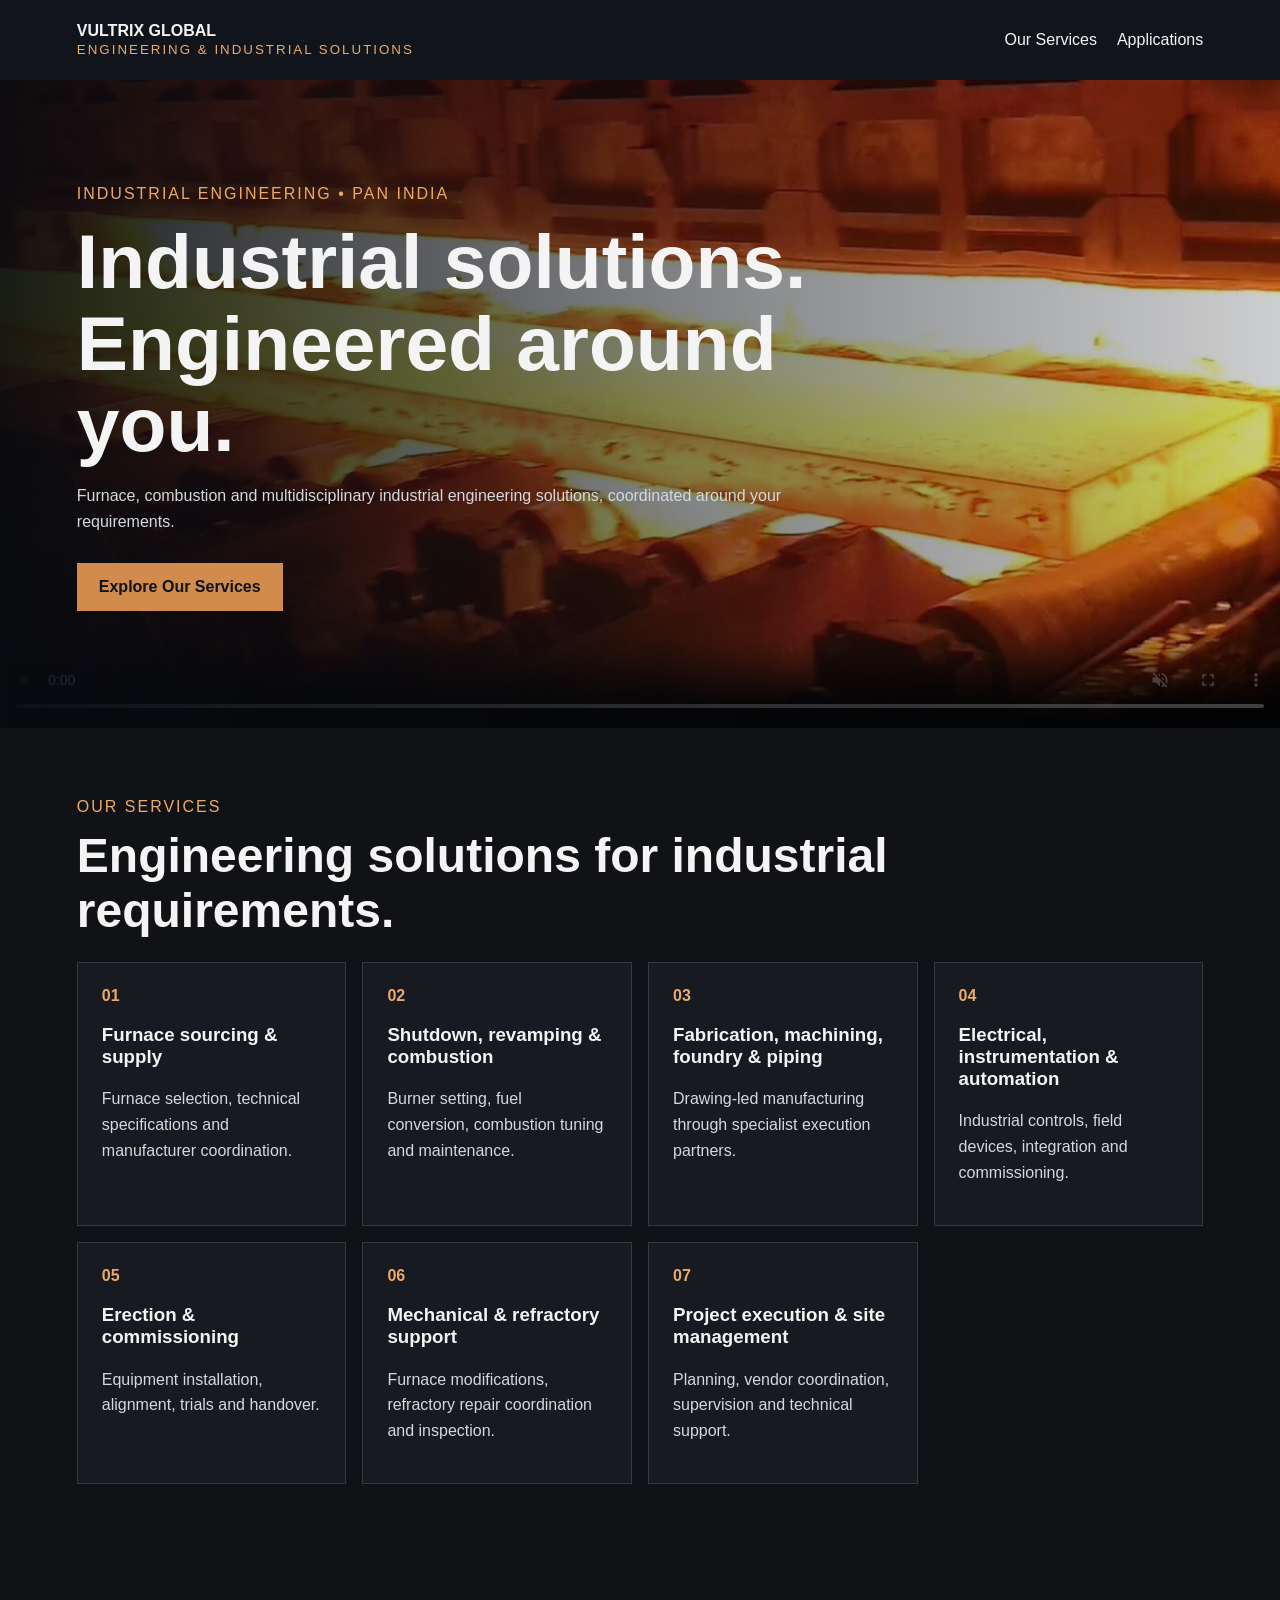
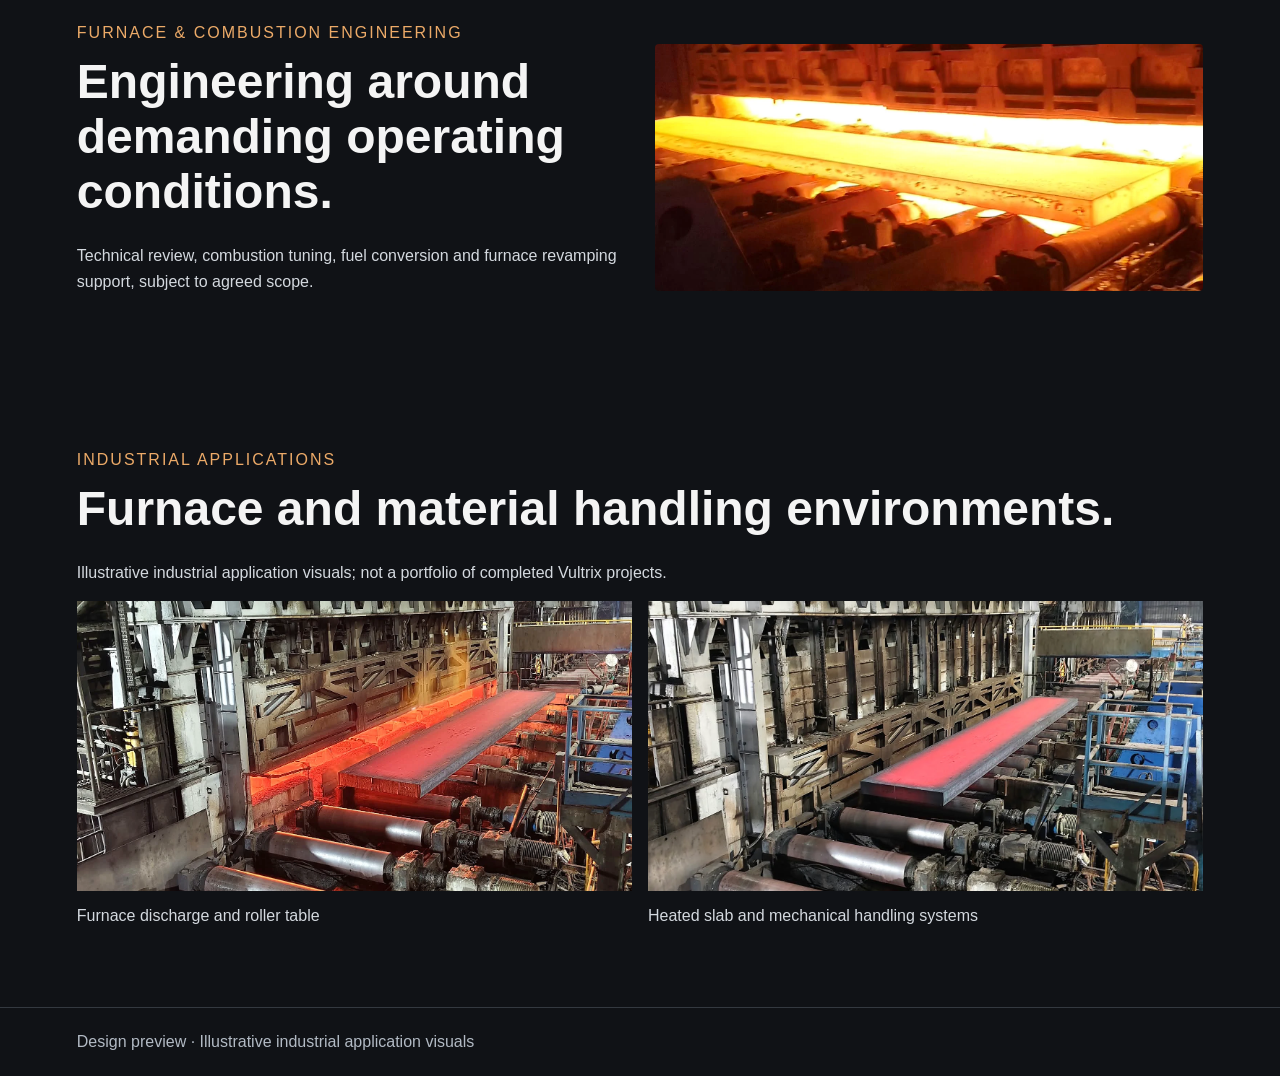
==== afternoon-preview.html @ 9261878a "Add November 24 website design preview and media assets" ====
<!doctype html><html><head><meta charset="utf-8"><meta name="robots" content="noindex,nofollow"><meta name="viewport" content="width=device-width,initial-scale=1"><title>Vultrix Global | Private design preview</title><style>*{box-sizing:border-box}body{margin:0;background:#101216;color:#f4f4f4;font:16px Arial,sans-serif}header{padding:22px 6%;display:flex;justify-content:space-between;align-items:center;background:#11151b;gap:20px}a{color:inherit;text-decoration:none}nav{display:flex;gap:20px;flex-wrap:wrap}small,label{color:#ecaa68;letter-spacing:2px}section{padding:70px 6%}h1{font-size:clamp(36px,6vw,82px);max-width:850px;line-height:1.06;margin:18px 0}h2{font-size:clamp(26px,4vw,48px);margin:12px 0 24px}p{color:#d4d9df;line-height:1.6;max-width:750px}.hero{position:relative;min-height:72vh;display:flex;align-items:center;overflow:hidden}.hero video{position:absolute;inset:0;width:100%;height:100%;object-fit:cover}.hero:after{content:'';position:absolute;inset:0;background:linear-gradient(90deg,#080b10ed,#080b1088,#080b1033)}.copy{position:relative;z-index:1}.btn{display:inline-block;background:#d18b4c;color:#101216;padding:15px 22px;font-weight:bold;margin:12px 0}.grid{display:grid;grid-template-columns:repeat(auto-fit,minmax(250px,1fr));gap:16px}.card{border:1px solid #343940;background:#171b21;padding:24px}.card b{color:#ecaa68}.gallery img{width:100%;height:290px;object-fit:cover}figure{margin:0}figcaption{padding:12px 0;color:#d4d9df}.split{display:grid;grid-template-columns:repeat(auto-fit,minmax(280px,1fr));gap:30px;align-items:center}.split img{width:100%;border-radius:4px}footer{padding:25px 6%;color:#b2bac4;border-top:1px solid #343940}@media(prefers-reduced-motion:reduce){.hero video{display:none}.hero{background:#242124}}</style></head><body><header><div><b>VULTRIX GLOBAL</b><br><small>ENGINEERING & INDUSTRIAL SOLUTIONS</small></div><nav><a href="#services">Our Services</a><a href="#applications">Applications</a></nav></header><section class="hero"><video autoplay muted loop playsinline controls poster="afternoon-assets/furnace-poster.webp"></video><div class="copy"><label>INDUSTRIAL ENGINEERING • PAN INDIA</label><h1>Industrial solutions.<br>Engineered around you.</h1><p>Furnace, combustion and multidisciplinary industrial engineering solutions, coordinated around your requirements.</p><a class="btn" href="#services">Explore Our Services</a></div></section><section id="services"><label>OUR SERVICES</label><h2>Engineering solutions for industrial requirements.</h2><div class="grid"><article class="card"><b>01</b><h3>Furnace sourcing & supply</h3><p>Furnace selection, technical specifications and manufacturer coordination.</p></article><article class="card"><b>02</b><h3>Shutdown, revamping & combustion</h3><p>Burner setting, fuel conversion, combustion tuning and maintenance.</p></article><article class="card"><b>03</b><h3>Fabrication, machining, foundry & piping</h3><p>Drawing-led manufacturing through specialist execution partners.</p></article><article class="card"><b>04</b><h3>Electrical, instrumentation & automation</h3><p>Industrial controls, field devices, integration and commissioning.</p></article><article class="card"><b>05</b><h3>Erection & commissioning</h3><p>Equipment installation, alignment, trials and handover.</p></article><article class="card"><b>06</b><h3>Mechanical & refractory support</h3><p>Furnace modifications, refractory repair coordination and inspection.</p></article><article class="card"><b>07</b><h3>Project execution & site management</h3><p>Planning, vendor coordination, supervision and technical support.</p></article></div></section><section class="split"><div><label>FURNACE & COMBUSTION ENGINEERING</label><h2>Engineering around demanding operating conditions.</h2><p>Technical review, combustion tuning, fuel conversion and furnace revamping support, subject to agreed scope.</p></div><img src="afternoon-assets/furnace-poster.webp" alt="Heated steel slab in an industrial furnace"></section><section id="applications"><label>INDUSTRIAL APPLICATIONS</label><h2>Furnace and material handling environments.</h2><p>Illustrative industrial application visuals; not a portfolio of completed Vultrix projects.</p><div class="grid gallery"><figure><img src="afternoon-assets/furnace-discharge.webp" alt="Furnace discharge and roller table"><figcaption>Furnace discharge and roller table</figcaption></figure><figure><img src="afternoon-assets/slab-handling.webp" alt="Heated slab and mechanical handling systems"><figcaption>Heated slab and mechanical handling systems</figcaption></figure></div></section><footer>Design preview · Illustrative industrial application visuals</footer><script>(async()=>{const v=document.querySelector('.hero video');if(matchMedia('(prefers-reduced-motion: reduce)').matches)return;try{const paths=["afternoon-assets/furnace-video-00.bin","afternoon-assets/furnace-video-01.bin","afternoon-assets/furnace-video-02.bin","afternoon-assets/furnace-video-03.bin","afternoon-assets/furnace-video-04.bin","afternoon-assets/furnace-video-05.bin","afternoon-assets/furnace-video-06.bin","afternoon-assets/furnace-video-07.bin","afternoon-assets/furnace-video-08.bin","afternoon-assets/furnace-video-09.bin","afternoon-assets/furnace-video-10.bin","afternoon-assets/furnace-video-11.bin","afternoon-assets/furnace-video-12.bin","afternoon-assets/furnace-video-13.bin"];const parts=await Promise.all(paths.map(async p=>{const r=await fetch(p);if(!r.ok)throw new Error('Video asset unavailable');return r.arrayBuffer()}));v.src=URL.createObjectURL(new Blob(parts,{type:'video/mp4'}));v.play().catch(()=>{});}catch(e){console.error(e)}})();</script></body></html>
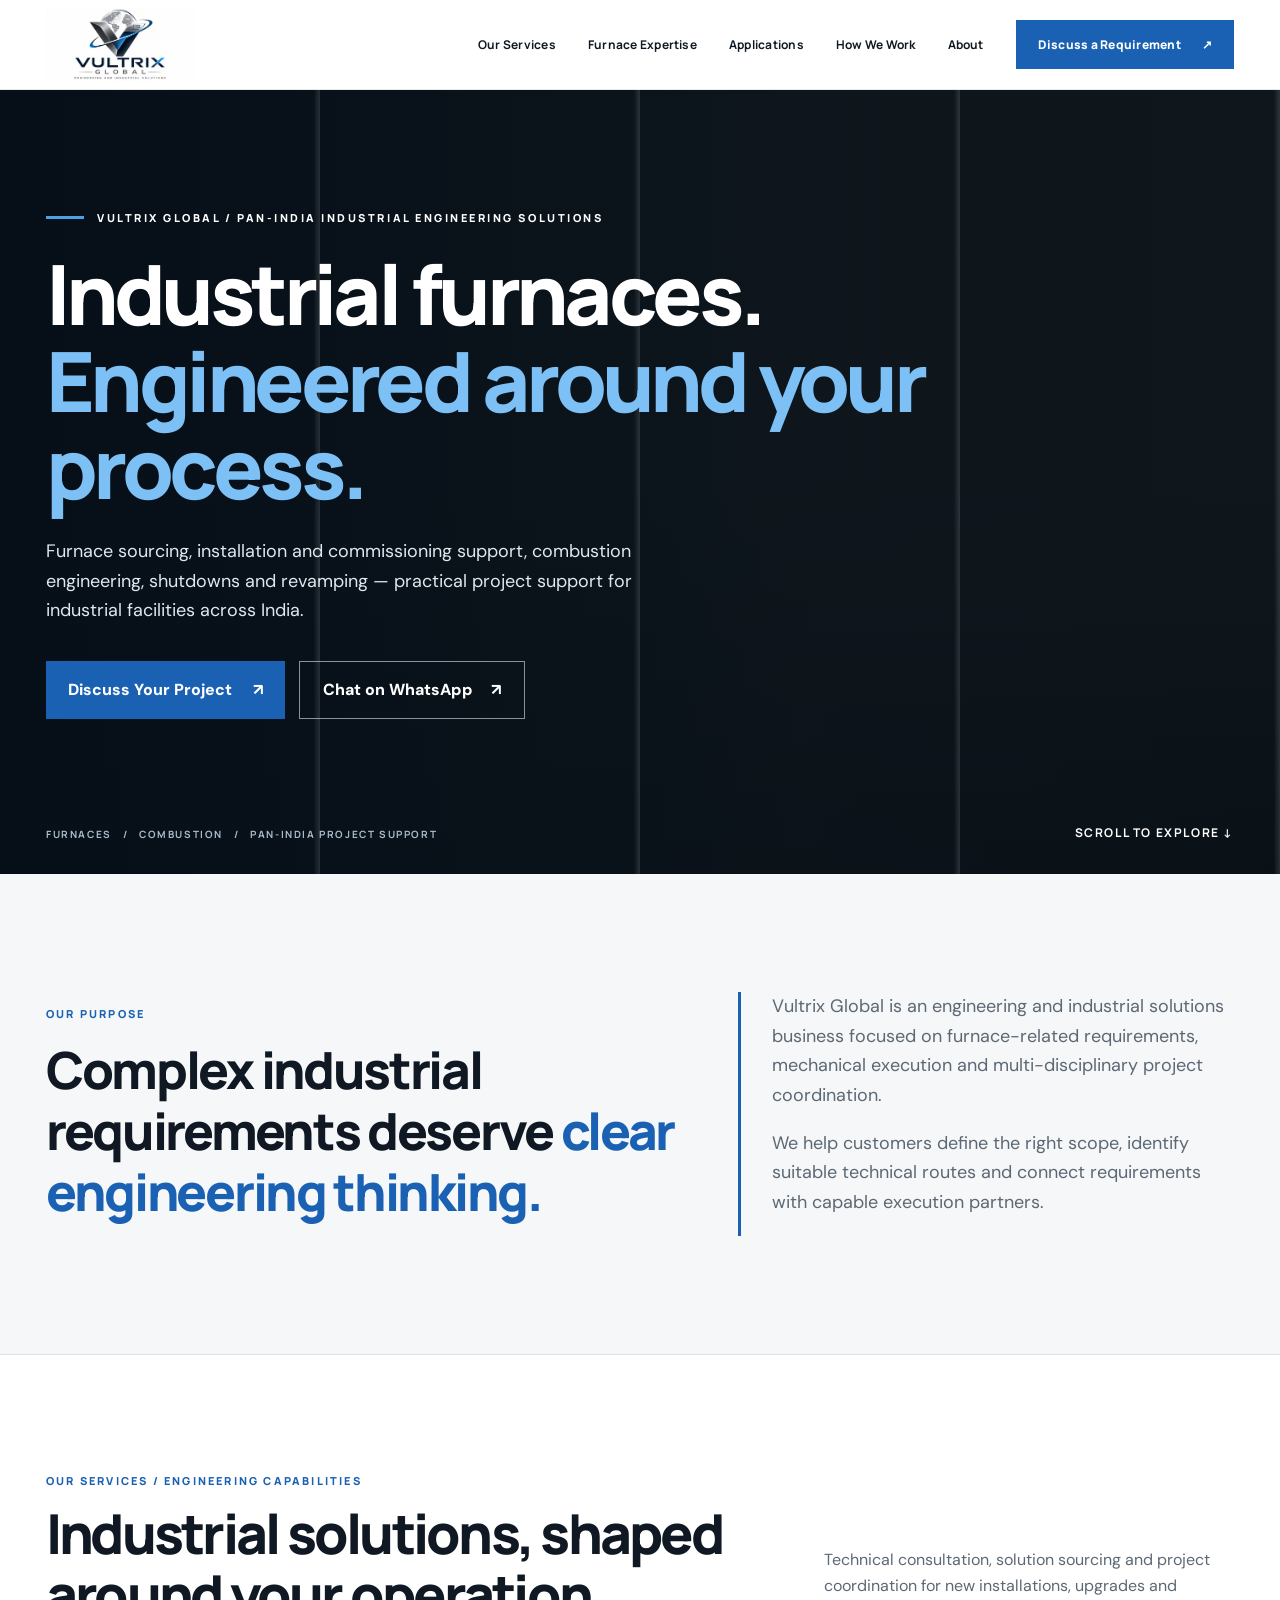
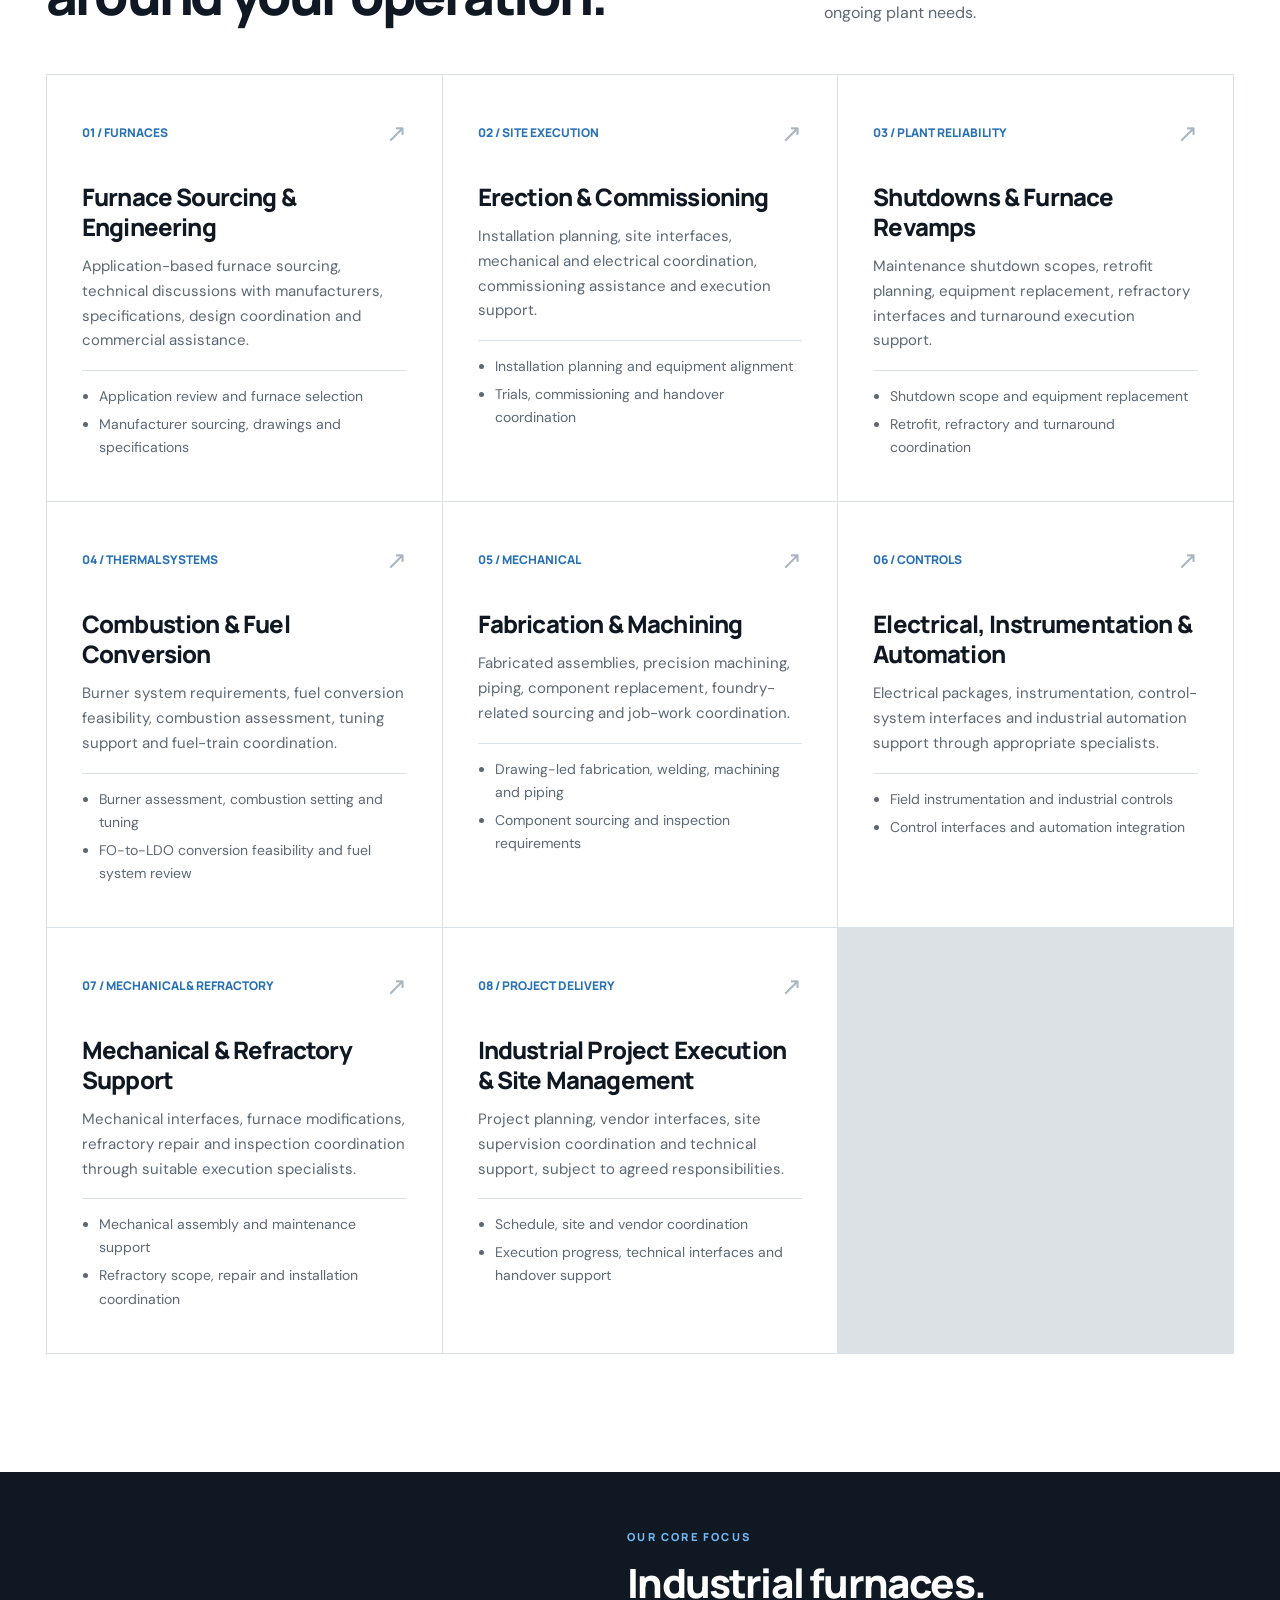
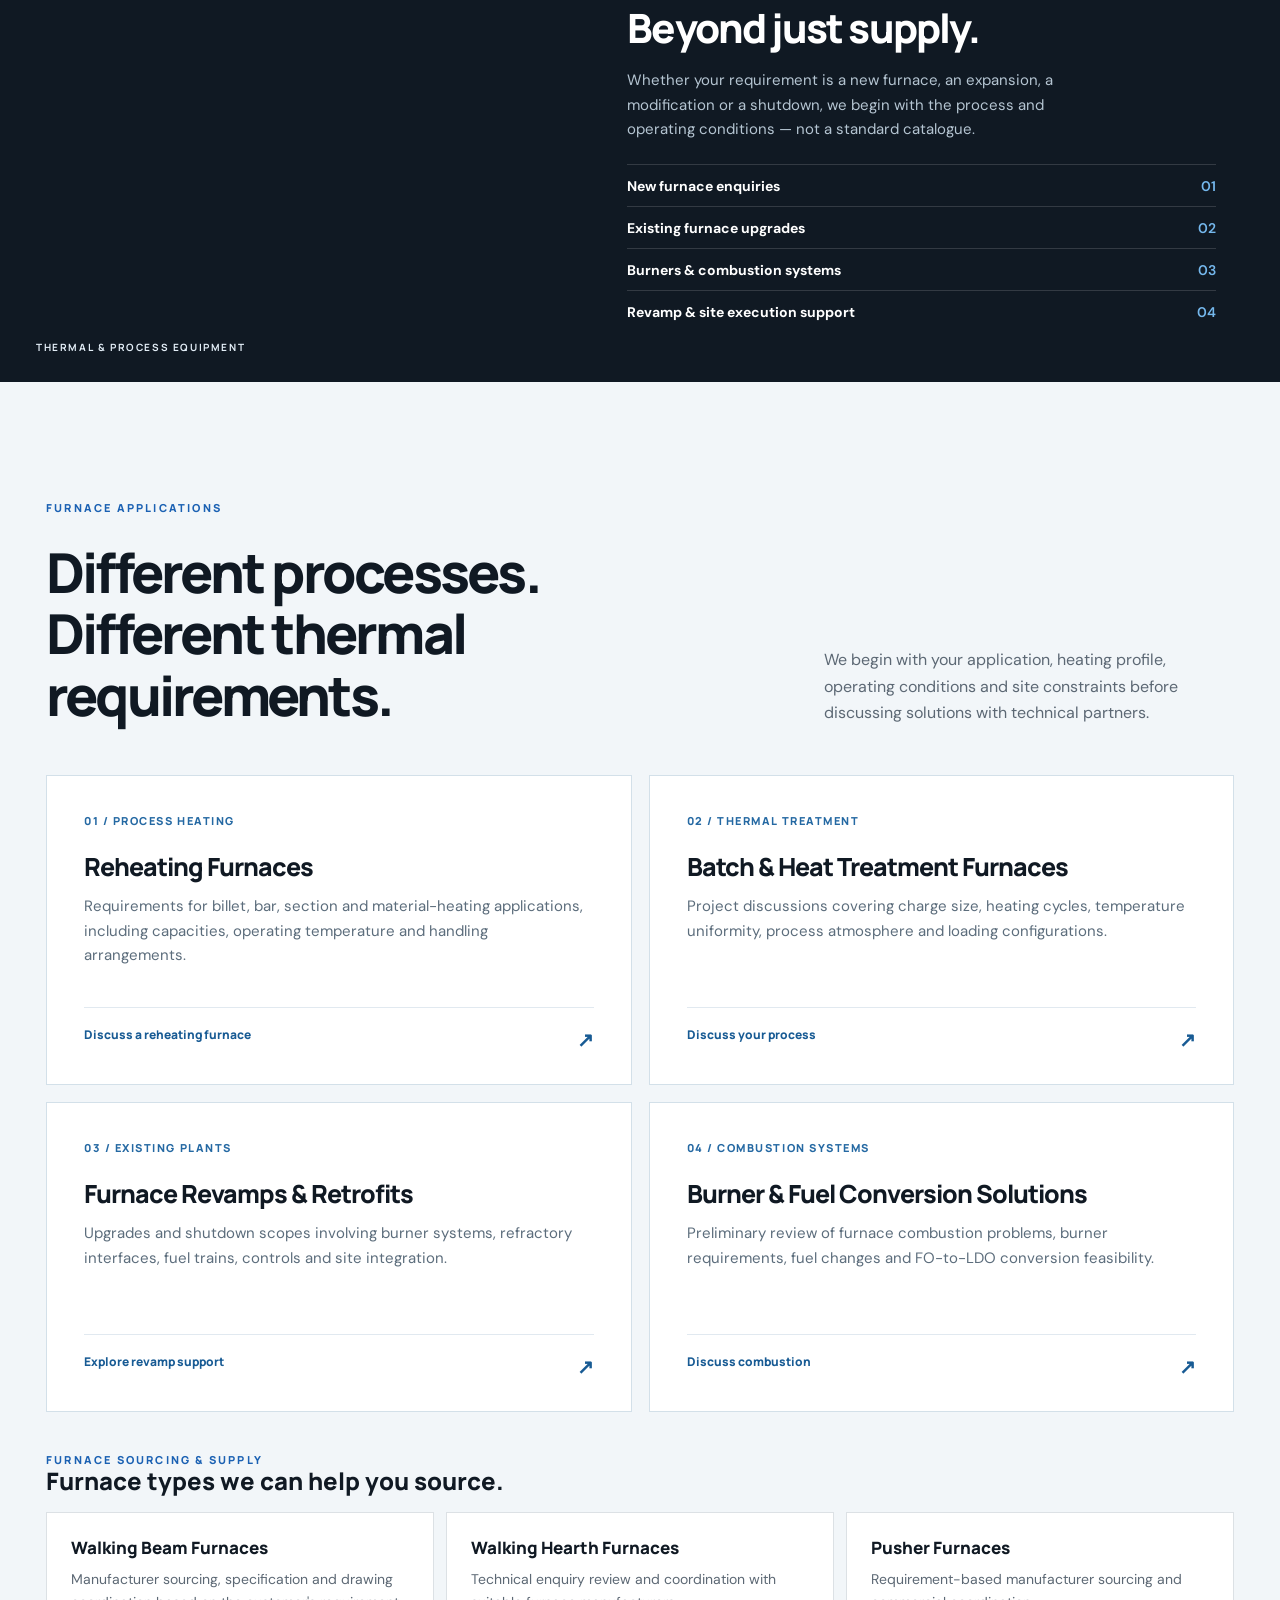
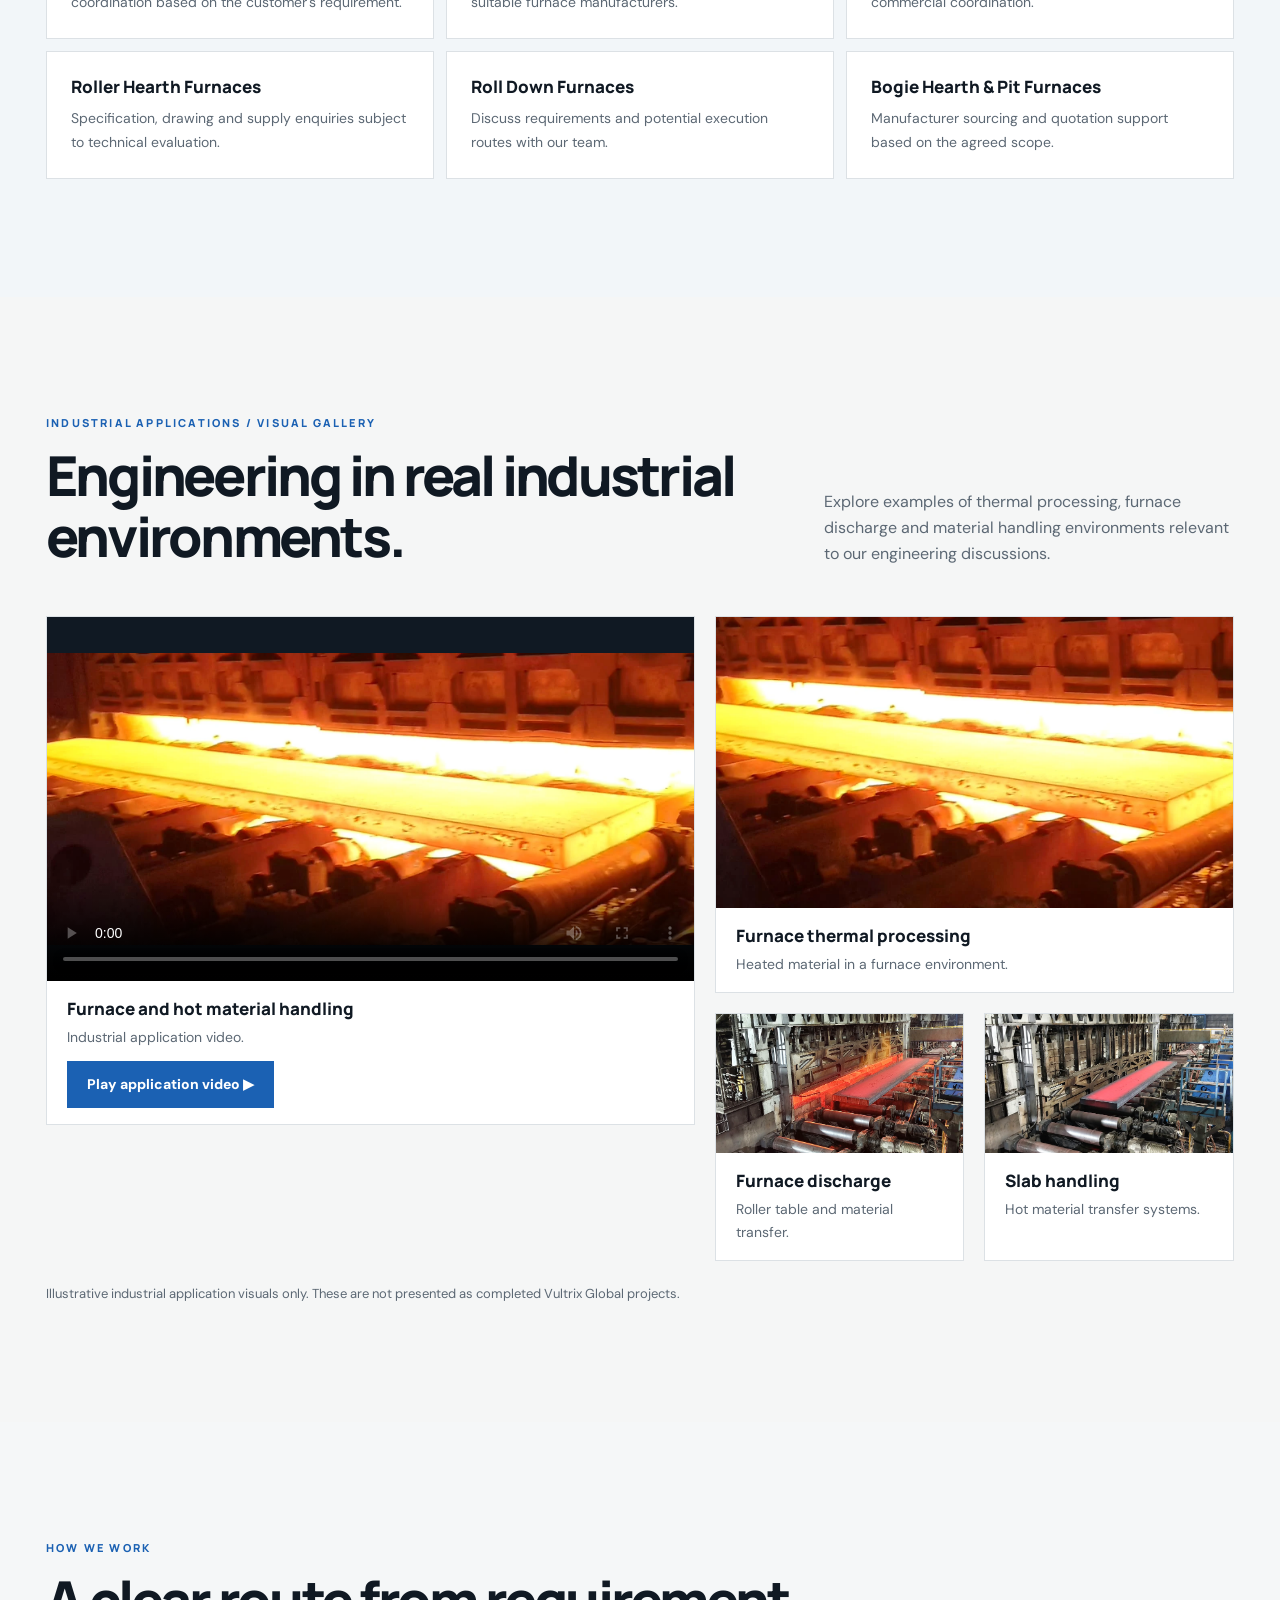
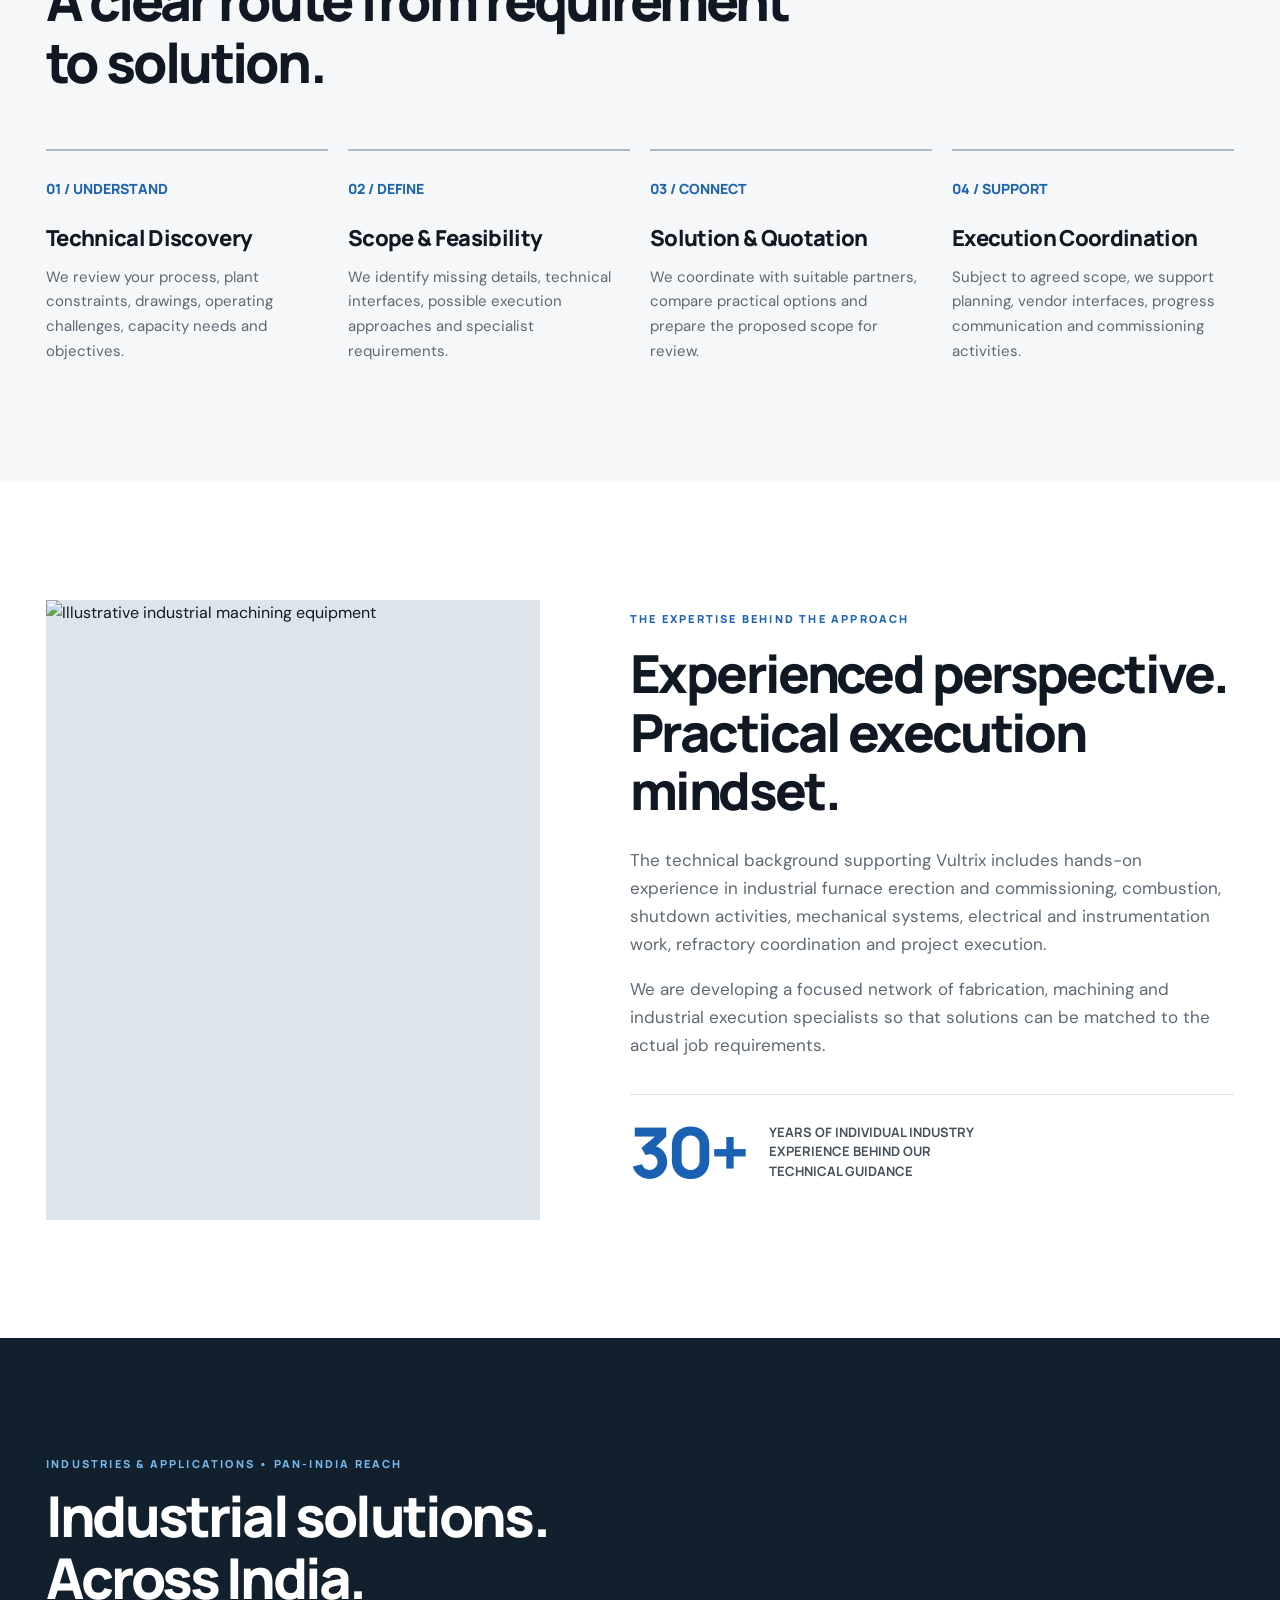
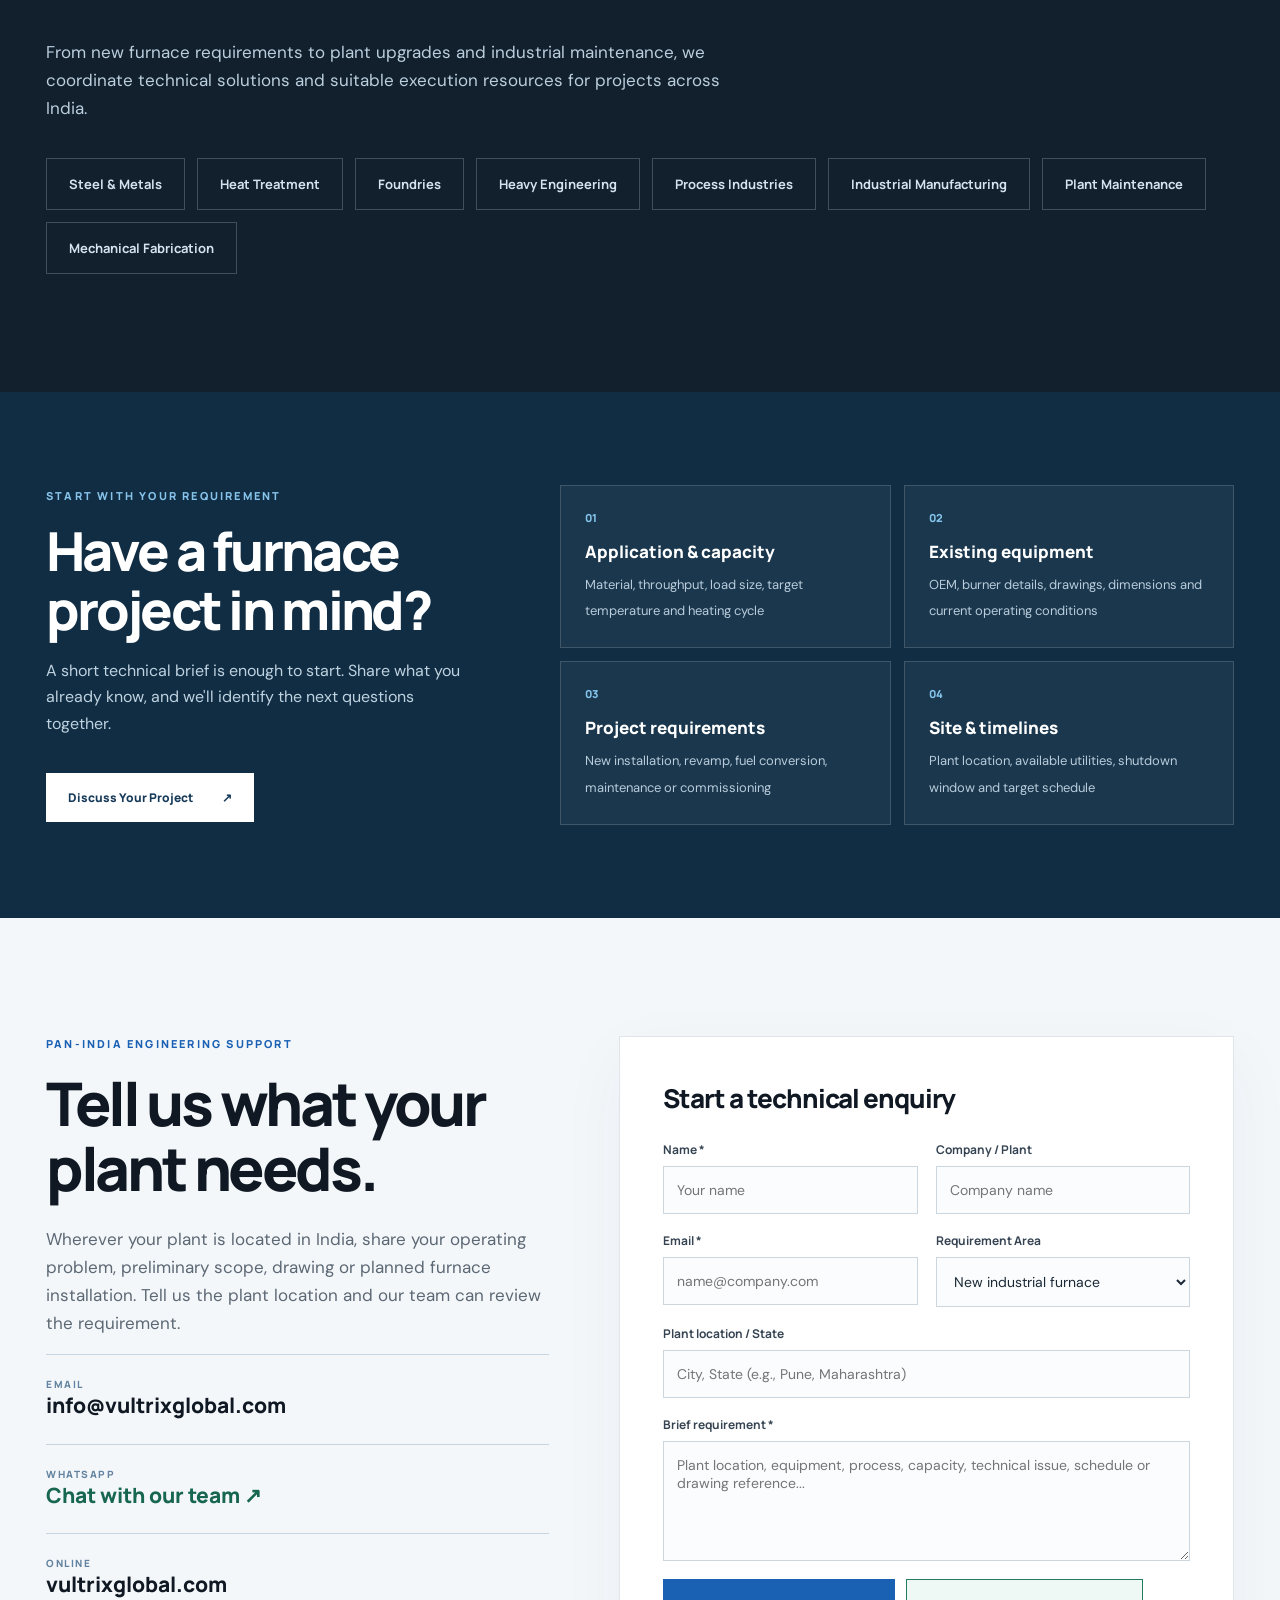
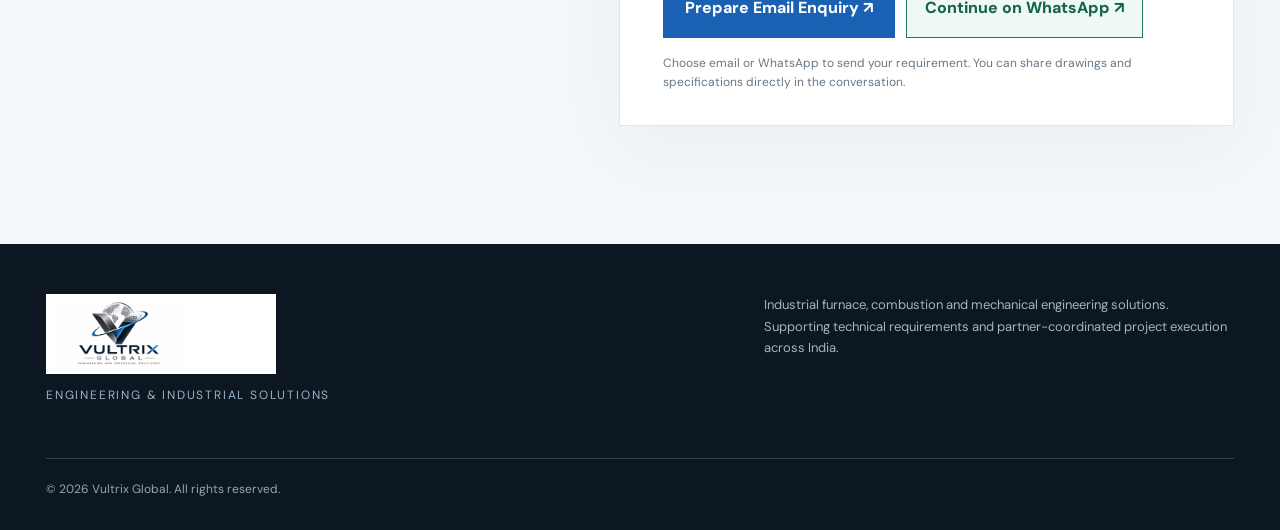
==== commit 23d7122c: "Restore approved customer design; add services, furnace types and media gallery" ====
--- a/afternoon-preview.html
+++ b/afternoon-preview.html
@@ -1 +1,346 @@
-<!doctype html><html><head><meta charset="utf-8"><meta name="robots" content="noindex,nofollow"><meta name="viewport" content="width=device-width,initial-scale=1"><title>Vultrix Global | Private design preview</title><style>*{box-sizing:border-box}body{margin:0;background:#101216;color:#f4f4f4;font:16px Arial,sans-serif}header{padding:22px 6%;display:flex;justify-content:space-between;align-items:center;background:#11151b;gap:20px}a{color:inherit;text-decoration:none}nav{display:flex;gap:20px;flex-wrap:wrap}small,label{color:#ecaa68;letter-spacing:2px}section{padding:70px 6%}h1{font-size:clamp(36px,6vw,82px);max-width:850px;line-height:1.06;margin:18px 0}h2{font-size:clamp(26px,4vw,48px);margin:12px 0 24px}p{color:#d4d9df;line-height:1.6;max-width:750px}.hero{position:relative;min-height:72vh;display:flex;align-items:center;overflow:hidden}.hero video{position:absolute;inset:0;width:100%;height:100%;object-fit:cover}.hero:after{content:'';position:absolute;inset:0;background:linear-gradient(90deg,#080b10ed,#080b1088,#080b1033)}.copy{position:relative;z-index:1}.btn{display:inline-block;background:#d18b4c;color:#101216;padding:15px 22px;font-weight:bold;margin:12px 0}.grid{display:grid;grid-template-columns:repeat(auto-fit,minmax(250px,1fr));gap:16px}.card{border:1px solid #343940;background:#171b21;padding:24px}.card b{color:#ecaa68}.gallery img{width:100%;height:290px;object-fit:cover}figure{margin:0}figcaption{padding:12px 0;color:#d4d9df}.split{display:grid;grid-template-columns:repeat(auto-fit,minmax(280px,1fr));gap:30px;align-items:center}.split img{width:100%;border-radius:4px}footer{padding:25px 6%;color:#b2bac4;border-top:1px solid #343940}@media(prefers-reduced-motion:reduce){.hero video{display:none}.hero{background:#242124}}</style></head><body><header><div><b>VULTRIX GLOBAL</b><br><small>ENGINEERING & INDUSTRIAL SOLUTIONS</small></div><nav><a href="#services">Our Services</a><a href="#applications">Applications</a></nav></header><section class="hero"><video autoplay muted loop playsinline controls poster="afternoon-assets/furnace-poster.webp"></video><div class="copy"><label>INDUSTRIAL ENGINEERING • PAN INDIA</label><h1>Industrial solutions.<br>Engineered around you.</h1><p>Furnace, combustion and multidisciplinary industrial engineering solutions, coordinated around your requirements.</p><a class="btn" href="#services">Explore Our Services</a></div></section><section id="services"><label>OUR SERVICES</label><h2>Engineering solutions for industrial requirements.</h2><div class="grid"><article class="card"><b>01</b><h3>Furnace sourcing & supply</h3><p>Furnace selection, technical specifications and manufacturer coordination.</p></article><article class="card"><b>02</b><h3>Shutdown, revamping & combustion</h3><p>Burner setting, fuel conversion, combustion tuning and maintenance.</p></article><article class="card"><b>03</b><h3>Fabrication, machining, foundry & piping</h3><p>Drawing-led manufacturing through specialist execution partners.</p></article><article class="card"><b>04</b><h3>Electrical, instrumentation & automation</h3><p>Industrial controls, field devices, integration and commissioning.</p></article><article class="card"><b>05</b><h3>Erection & commissioning</h3><p>Equipment installation, alignment, trials and handover.</p></article><article class="card"><b>06</b><h3>Mechanical & refractory support</h3><p>Furnace modifications, refractory repair coordination and inspection.</p></article><article class="card"><b>07</b><h3>Project execution & site management</h3><p>Planning, vendor coordination, supervision and technical support.</p></article></div></section><section class="split"><div><label>FURNACE & COMBUSTION ENGINEERING</label><h2>Engineering around demanding operating conditions.</h2><p>Technical review, combustion tuning, fuel conversion and furnace revamping support, subject to agreed scope.</p></div><img src="afternoon-assets/furnace-poster.webp" alt="Heated steel slab in an industrial furnace"></section><section id="applications"><label>INDUSTRIAL APPLICATIONS</label><h2>Furnace and material handling environments.</h2><p>Illustrative industrial application visuals; not a portfolio of completed Vultrix projects.</p><div class="grid gallery"><figure><img src="afternoon-assets/furnace-discharge.webp" alt="Furnace discharge and roller table"><figcaption>Furnace discharge and roller table</figcaption></figure><figure><img src="afternoon-assets/slab-handling.webp" alt="Heated slab and mechanical handling systems"><figcaption>Heated slab and mechanical handling systems</figcaption></figure></div></section><footer>Design preview · Illustrative industrial application visuals</footer><script>(async()=>{const v=document.querySelector('.hero video');if(matchMedia('(prefers-reduced-motion: reduce)').matches)return;try{const paths=["afternoon-assets/furnace-video-00.bin","afternoon-assets/furnace-video-01.bin","afternoon-assets/furnace-video-02.bin","afternoon-assets/furnace-video-03.bin","afternoon-assets/furnace-video-04.bin","afternoon-assets/furnace-video-05.bin","afternoon-assets/furnace-video-06.bin","afternoon-assets/furnace-video-07.bin","afternoon-assets/furnace-video-08.bin","afternoon-assets/furnace-video-09.bin","afternoon-assets/furnace-video-10.bin","afternoon-assets/furnace-video-11.bin","afternoon-assets/furnace-video-12.bin","afternoon-assets/furnace-video-13.bin"];const parts=await Promise.all(paths.map(async p=>{const r=await fetch(p);if(!r.ok)throw new Error('Video asset unavailable');return r.arrayBuffer()}));v.src=URL.createObjectURL(new Blob(parts,{type:'video/mp4'}));v.play().catch(()=>{});}catch(e){console.error(e)}})();</script></body></html>+<!doctype html>
+<html lang="en">
+<head>
+<meta charset="utf-8">
+<meta name="viewport" content="width=device-width,initial-scale=1">
+<meta name="description" content="Vultrix Global provides industrial furnace, combustion, shutdown, revamp, fabrication, machining and integrated engineering solutions through an experienced technical network.">
+<meta name="robots" content="noindex,nofollow">
+<meta name="theme-color" content="#101923">
+<title>Vultrix Global | Industrial Furnaces, Combustion & Engineering Solutions</title>
+<link rel="icon" href="assets/vultrix-brand-icon.webp">
+<link rel="preconnect" href="https://fonts.googleapis.com">
+<link rel="preconnect" href="https://fonts.gstatic.com" crossorigin>
+<link rel="preconnect" href="https://images.pexels.com">
+<link href="https://fonts.googleapis.com/css2?family=DM+Sans:wght@400;500;600;700&family=Manrope:wght@400;500;600;700;800&display=swap" rel="stylesheet">
+<style>
+:root{--ink:#101923;--deep:#0c141d;--blue:#1b61b3;--blue2:#48a2e5;--paper:#f5f6f6;--white:#fff;--line:#dce1e5;--muted:#5c6874;--max:1380px}
+*{box-sizing:border-box}html{scroll-behavior:smooth}body{margin:0;background:#fff;color:var(--ink);font:16px/1.65 "DM Sans",Arial,sans-serif;-webkit-font-smoothing:antialiased}img{display:block;max-width:100%}a{text-decoration:none;color:inherit}button,input,textarea,select{font:inherit}button{cursor:pointer}::selection{background:#b5d8fd;color:#0e273e}
+.preview-note{background:#dbe9f6;color:#17416b;text-align:center;font:700 10px/1.4 Manrope,Arial,sans-serif;letter-spacing:.15em;padding:8px 14px}
+.site-header{height:90px;background:rgba(255,255,255,.97);position:sticky;top:0;z-index:40;border-bottom:1px solid #e6eaee}
+.header-inner{max-width:var(--max);height:100%;margin:auto;padding:0 46px;display:flex;justify-content:space-between;align-items:center;gap:28px}
+.logo{display:flex;align-items:center;flex:0 0 auto}.logo img{width:226px;height:74px;object-fit:contain;object-position:left center}
+.navigation{display:flex;align-items:center;gap:32px;font:700 12px Manrope,Arial,sans-serif;letter-spacing:.02em}.navigation>a:not(.nav-cta){transition:color .2s}.navigation>a:hover{color:var(--blue)}
+.nav-cta,.button-primary{background:var(--blue);color:#fff!important;padding:16px 22px;display:inline-flex;align-items:center;justify-content:center;gap:21px;font-weight:800;transition:background .2s,transform .2s}.nav-cta:hover,.button-primary:hover{background:#104680;transform:translateY(-2px)}
+.menu-btn{display:none;background:none;border:0;padding:8px;color:var(--ink);font-size:12px;font-weight:800;letter-spacing:.1em}
+.hero{min-height:min(815px,calc(100svh - 116px));position:relative;overflow:hidden;color:white;background:#121a20}
+.hero-media,.hero-shade,.hero-grid{position:absolute;inset:0}.hero-media{background-image:url('https://images.pexels.com/photos/37512426/pexels-photo-37512426.jpeg?auto=compress&cs=tinysrgb&w=2200');background-size:cover;background-position:65% 51%;transform:scale(1.035);animation:heroZoom 16s ease-out forwards}
+.hero-shade{background:linear-gradient(90deg,rgba(6,15,24,.97) 0%,rgba(8,17,25,.89) 33%,rgba(11,18,25,.55) 62%,rgba(4,11,17,.21) 100%),linear-gradient(0deg,rgba(5,12,18,.55),transparent 50%)}
+.hero-grid{opacity:.13;background-image:linear-gradient(90deg,transparent 98%,#fff 100%);background-size:25% 100%}
+.hero-wrap{max-width:var(--max);margin:auto;padding:115px 46px 150px;min-height:inherit;position:relative;display:flex;align-items:center}
+.hero-copy{max-width:930px}.kicker{font:800 11px Manrope,Arial,sans-serif;letter-spacing:.23em;text-transform:uppercase;display:flex;align-items:center;gap:13px}.kicker:before{content:"";display:block;background:var(--blue2);width:38px;height:3px;flex:0 0 auto}
+.hero h1{font:800 clamp(47px,6.5vw,103px)/1.05 Manrope,Arial,sans-serif;letter-spacing:-.055em;margin:25px 0 25px;max-width:880px}.hero h1 em{font-style:normal;color:#7dc0f6}
+.hero-description{max-width:590px;font-size:18px;color:#e0e8ef;margin:0 0 35px}
+.button-row{display:flex;flex-wrap:wrap;gap:14px}.button-secondary{display:inline-flex;align-items:center;justify-content:center;border:1px solid #cad7e5a6;color:#fff;padding:15px 23px;font-weight:800;gap:18px}.button-secondary:hover{background:rgba(255,255,255,.1)}
+.hero-bottom{position:absolute;bottom:33px;left:46px;right:46px;display:flex;align-items:end;justify-content:space-between;gap:12px;font:700 10px Manrope,Arial,sans-serif;letter-spacing:.16em;color:#aabcca}
+.hero-bottom span:last-child{font-size:12px;color:white}.arrow{font-size:19px;font-weight:400}
+.inner{max-width:var(--max);margin:0 auto;padding-left:46px;padding-right:46px}.section{padding:118px 0}
+.section-kicker{font:800 11px Manrope,Arial,sans-serif;letter-spacing:.2em;text-transform:uppercase;color:var(--blue)}
+.section-head{display:flex;justify-content:space-between;align-items:end;gap:48px;margin-bottom:48px}.section-head h2,.display-title{font:800 clamp(35px,4.3vw,65px)/1.12 Manrope,Arial,sans-serif;letter-spacing:-.05em;margin:15px 0 0;max-width:800px}.section-head>p{max-width:410px;color:var(--muted);font-size:16px;margin:0}
+.intro{background:#f5f7f8;border-bottom:1px solid var(--line)}.intro-content{display:grid;grid-template-columns:1.12fr .88fr;gap:60px;align-items:center}.intro-lead{font:800 clamp(32px,4vw,58px)/1.19 Manrope,Arial,sans-serif;letter-spacing:-.045em;margin:18px 0 0}.intro-lead span{color:var(--blue)}
+.intro-right{border-left:3px solid var(--blue);padding-left:31px;color:var(--muted);font-size:18px}.intro-right p{margin-top:0}
+.service-grid{display:grid;grid-template-columns:repeat(3,minmax(0,1fr));gap:1px;background:var(--line);border:1px solid var(--line)}.service{background:#fff;padding:40px 35px 42px;min-height:296px;transition:background .2s}.service:hover{background:#f4f8fc}.service-top{display:flex;align-items:center;justify-content:space-between;font:800 12px Manrope,Arial,sans-serif;color:#2871b6}.service-top b{font-size:25px;font-weight:400;color:#a8b6c2}.service h3{font:800 24px/1.25 Manrope,Arial,sans-serif;letter-spacing:-.035em;margin:32px 0 12px}.service p{color:var(--muted);font-size:15px;margin:0}
+.feature{background:#101923;color:#fff;overflow:hidden}.feature-grid{display:grid;grid-template-columns:1fr 1fr;max-width:1600px;margin:auto;min-height:670px}.feature-image{min-height:570px;background:url('https://images.pexels.com/photos/33813584/pexels-photo-33813584.jpeg?auto=compress&cs=tinysrgb&w=1400') center/cover no-repeat;position:relative}.feature-image:after{content:"";position:absolute;inset:0;background:linear-gradient(0deg,#10192370,transparent 52%)}.image-label{position:absolute;bottom:28px;left:36px;z-index:1;font:700 10px Manrope,Arial,sans-serif;letter-spacing:.16em;color:#e3eef7;text-transform:uppercase}
+.feature-copy{display:flex;flex-direction:column;justify-content:center;padding:90px min(8vw,115px)}.feature-copy .section-kicker{color:#72baf5}.feature-copy h2{font:800 clamp(37px,4vw,61px)/1.13 Manrope,Arial,sans-serif;letter-spacing:-.045em;margin:18px 0 23px}.feature-copy>p{color:#b5c5d2;max-width:470px;margin:0 0 30px}
+.feature-lines{display:grid;gap:15px}.feature-lines div{border-top:1px solid #ffffff25;padding-top:15px;display:flex;justify-content:space-between;gap:10px;font-weight:700}.feature-lines b{color:#75b8ed;font-weight:600}
+.process{background:#f5f7f8}.process-grid{display:grid;grid-template-columns:repeat(4,1fr);gap:20px;margin-top:55px}.step{border-top:2px solid #aebbc7;padding:28px 7px 0 0}.step .count{color:#1d65af;font:800 14px Manrope,Arial,sans-serif}.step h3{font:800 22px Manrope,Arial,sans-serif;letter-spacing:-.03em;margin:25px 0 12px}.step p{font-size:15px;color:var(--muted);margin:0}
+.editorial{background:#fff}.editorial-grid{display:grid;grid-template-columns:.9fr 1.1fr;gap:90px;align-items:center}.editorial-photo{width:100%;height:620px;object-fit:cover;object-position:center;background:#dde5eb}
+.editorial-copy h2{font:800 clamp(37px,4.1vw,64px)/1.12 Manrope,Arial,sans-serif;letter-spacing:-.05em;margin:18px 0 26px}.editorial-copy p{font-size:17px;color:var(--muted)}.experience-number{display:flex;align-items:center;gap:23px;padding:25px 0;border-top:1px solid #dce2e8;margin-top:35px}.experience-number strong{font:800 70px/.9 Manrope,Arial,sans-serif;letter-spacing:-.06em;color:var(--blue)}.experience-number span{font:700 13px/1.5 Manrope,Arial,sans-serif;color:#44505a;max-width:210px}
+.callout{background:#dfeaf5;padding:22px 25px;border-left:4px solid #1b61b3;color:#274662!important;font-size:14px!important}
+.sectors{background:#12202d;color:#fff}.sectors h2{font:800 clamp(37px,4.4vw,67px)/1.11 Manrope,Arial,sans-serif;letter-spacing:-.05em;margin:14px 0 40px}
+.sector-pills{display:flex;flex-wrap:wrap;gap:12px}.sector-pills span{border:1px solid #71869a74;padding:16px 22px;font:700 13px Manrope,Arial,sans-serif;color:#d4e4ee}
+.contact{background:#f4f7fa}.contact-grid{display:grid;grid-template-columns:.9fr 1.1fr;gap:70px;align-items:start}.contact-left h2{font:800 clamp(38px,4.7vw,72px)/1.07 Manrope,Arial,sans-serif;letter-spacing:-.055em;margin:20px 0 25px}.contact-left p{color:var(--muted);font-size:17px}
+.contact-method{border-top:1px solid #c7d5e0;padding:22px 0}.contact-method small{display:block;font:800 10px Manrope,Arial,sans-serif;letter-spacing:.15em;color:#6384a0}.contact-method a{font:800 21px Manrope,Arial,sans-serif;overflow-wrap:anywhere}
+.form-card{background:#fff;border:1px solid #dfe5eb;padding:43px 43px 32px;box-shadow:0 20px 65px #1d38500b}.form-card h3{font:800 26px Manrope,Arial,sans-serif;letter-spacing:-.04em;margin:0 0 25px}
+.form-row{display:grid;grid-template-columns:1fr 1fr;gap:18px}.form-card label{display:block;font:700 12px Manrope,Arial,sans-serif;color:#354352;margin:0 0 18px}
+.form-card input,.form-card select,.form-card textarea{display:block;width:100%;border:1px solid #ccd6df;background:#fafcfd;border-radius:0;padding:14px 13px;margin-top:8px;color:#1b2937;outline:0;font:400 14px "DM Sans",Arial,sans-serif}.form-card input:focus,.form-card select:focus,.form-card textarea:focus{border-color:#1d66ae;box-shadow:0 0 0 3px #1d66ae20}
+.form-actions{display:flex;flex-wrap:wrap;gap:11px}.form-card button{border:0}.form-card .wa-btn{border:1px solid #a5b8ca;background:white;color:#132334;font-weight:800;padding:15px 18px}
+.form-card small{display:block;font-size:12px;color:#677784;margin-top:16px}
+.site-footer{background:#0d1721;color:#d6e0e9;padding:50px 0 30px}.footer-flex{display:flex;justify-content:space-between;align-items:start;gap:40px}.footer-logo{width:230px;height:80px;object-fit:contain;object-position:left;background:white;padding:7px}.footer-text{font-size:13px;max-width:470px;color:#a2b4c3}.footer-bottom{border-top:1px solid #ffffff2b;margin-top:40px;padding-top:21px;display:flex;justify-content:space-between;gap:20px;font-size:12px;color:#93a6b7;flex-wrap:wrap}.footer-bottom a{text-decoration:underline;text-underline-offset:3px}
+.mobile-quick{display:none}
+@keyframes heroZoom{to{transform:scale(1)}}
+@media(max-width:1100px){.navigation{gap:16px}.header-inner,.inner{padding-left:30px;padding-right:30px}.hero-wrap{padding-left:30px;padding-right:30px}.hero-bottom{left:30px;right:30px}.logo img{width:185px}.service{padding:33px 23px}.editorial-grid{gap:45px}.feature-copy{padding:70px 55px}}
+@media(max-width:800px){.site-header{height:75px}.header-inner,.inner{padding-left:22px;padding-right:22px}.logo img{width:185px;height:65px}.menu-btn{display:block}.navigation{position:absolute;top:75px;left:0;right:0;background:white;display:none;flex-direction:column;align-items:stretch;padding:20px 24px 26px;box-shadow:0 18px 22px #15263322;gap:0}.navigation.open{display:flex}.navigation>a{padding:12px 0}.navigation .nav-cta{text-align:center;margin-top:8px}.hero-wrap{padding:85px 22px 135px}.hero{min-height:700px}.hero h1{font-size:clamp(45px,9vw,75px)}.hero-media{background-position:64% 50%}.hero-bottom{left:22px;right:22px}.section{padding:80px 0}.section-head,.intro-content,.feature-grid,.editorial-grid,.contact-grid{display:grid;grid-template-columns:1fr;gap:25px}.section-head>p{max-width:100%}.intro-right{font-size:16px}.service-grid{grid-template-columns:repeat(2,1fr)}.feature-image{min-height:450px}.feature-copy{padding:65px 24px}.process-grid{grid-template-columns:repeat(2,1fr)}.editorial-photo{height:460px}.editorial-grid{gap:40px}.contact-grid{gap:45px}.form-card{padding:28px}.mobile-quick{display:flex;position:fixed;bottom:0;left:0;right:0;z-index:50;background:#0d253a;box-shadow:0 -6px 30px #071e3455}.mobile-quick a{flex:1;text-align:center;padding:15px 8px;font:800 11px Manrope,Arial,sans-serif;color:white}.mobile-quick a+a{border-left:1px solid #ffffff35}.site-footer{padding-bottom:95px}}
+@media(max-width:540px){.hero{min-height:680px}.hero h1{font-size:clamp(40px,12vw,60px)}.hero-description{font-size:16px}.hero-bottom span:first-child{max-width:185px}.button-primary,.button-secondary{padding:14px 17px;font-size:13px}.intro-lead{font-size:34px}.section-head h2,.display-title{font-size:35px}.service-grid{grid-template-columns:1fr}.service{min-height:auto;padding:30px}.service h3{margin-top:17px}.process-grid{grid-template-columns:1fr}.step{padding-top:20px}.editorial-photo{height:330px}.form-row{grid-template-columns:1fr;gap:0}.form-card{padding:23px 18px}.footer-flex{display:block}.footer-text{margin-top:20px}.contact-method a{font-size:17px}}
+@media(prefers-reduced-motion:reduce){html{scroll-behavior:auto}.hero-media{animation:none}}
+
+/* Customer-facing furnace application and RFQ sections */
+.application-section{background:#f2f6f9}.application-grid{display:grid;grid-template-columns:repeat(2,minmax(0,1fr));gap:17px}.application-card{border:1px solid #d3e0e9;background:#fff;padding:37px 37px 31px;min-height:310px;display:flex;flex-direction:column;transition:box-shadow .2s,transform .2s}.application-card:hover{box-shadow:0 18px 45px #0d36501a;transform:translateY(-2px)}.app-index{font:800 11px Manrope,Arial,sans-serif;letter-spacing:.14em;color:#2569a3}.application-card h3{font:800 25px/1.25 Manrope,Arial,sans-serif;letter-spacing:-.04em;margin:23px 0 12px}.application-card p{margin:0 0 23px;color:#5c6d7c;font-size:15px}.application-card a{margin-top:auto;border-top:1px solid #e1e9f0;padding-top:18px;color:#185b94;font:800 12px Manrope,Arial,sans-serif;display:flex;justify-content:space-between;gap:15px}.application-card a span{font-size:20px}
+.brief-section{background:#102d44;color:#fff;padding:93px 0}.brief-layout{display:grid;grid-template-columns:.8fr 1.2fr;gap:65px;align-items:center}.brief-intro .section-kicker{color:#87c3ea}.brief-intro h2{font:800 clamp(35px,4.2vw,59px)/1.1 Manrope,Arial,sans-serif;letter-spacing:-.05em;margin:18px 0 19px}.brief-intro p{color:#bfd2df;max-width:430px}.brief-cta{margin-top:20px;background:#fff;color:#173a59;display:inline-flex;gap:29px;align-items:center;padding:16px 22px;font:800 12px Manrope,Arial,sans-serif}.brief-cta:hover{background:#e4f1fa}
+.brief-tiles{display:grid;grid-template-columns:repeat(2,minmax(0,1fr));gap:13px}.brief-tiles>div{background:#ffffff0c;border:1px solid #ffffff28;padding:24px;min-height:162px}.brief-tiles b{display:block;color:#85c6ed;font:800 11px Manrope,Arial,sans-serif;margin-bottom:15px}.brief-tiles strong{display:block;font:800 17px Manrope,Arial,sans-serif;margin-bottom:8px}.brief-tiles span{color:#b8ccdb;font-size:13px}
+@media(max-width:950px){.brief-layout{grid-template-columns:1fr;gap:36px}}
+@media(max-width:800px){.application-grid{grid-template-columns:1fr}}
+@media(max-width:550px){.application-card{min-height:auto;padding:27px}.brief-section{padding:70px 0}.brief-tiles{grid-template-columns:1fr}.brief-tiles>div{min-height:auto;padding:19px}.brief-intro h2{font-size:37px}}
+
+/* Compact furnace spotlight: balanced picture/text on desktop and mobile */
+.feature-grid{grid-template-columns:44% 56%;min-height:510px}
+.feature-image{min-height:510px;background-position:center 46%}
+.feature-copy{padding:42px clamp(34px,5vw,72px)}
+.feature-copy h2{font-size:clamp(32px,3.15vw,49px);line-height:1.12;margin:16px 0 18px}
+.feature-copy>p{margin-bottom:22px;font-size:15px;line-height:1.65}
+.feature-lines{gap:8px}
+.feature-lines div{padding-top:10px;font-size:14px}
+@media(max-width:800px){
+  .feature-grid{grid-template-columns:1fr;min-height:0}
+  .feature-image{min-height:330px;background-position:center 45%}
+  .feature-copy{padding:44px 25px 50px}
+}
+@media(max-width:540px){
+  .feature-image{min-height:270px}
+  .feature-copy h2{font-size:36px}
+}
+
+/* WhatsApp contact actions without a visible phone number */
+.wa-contact-link{color:#17664f!important;display:inline-flex;align-items:center}
+.wa-contact-link:hover{text-decoration:underline;text-underline-offset:4px}
+.form-card .wa-btn{display:inline-flex;align-items:center;justify-content:center;border:1px solid #237c60;color:#17634d;background:#eef8f4;font-weight:800;padding:15px 18px;transition:background .2s ease}
+.form-card .wa-btn:hover{background:#d9f1e6}
+.mobile-quick a:first-child{background:#185f49}
+@media(max-width:540px){.hero .button-row{align-items:stretch}.hero .button-row a{flex:1 1 170px;text-align:center}}
+
+/* Cinemagraph: animate only the orange fire pixels of the approved hero photo. */
+/* Base photograph, structures, typography and CTAs stay still; no extra video download. */
+.flame-filter-defs{position:absolute;width:0;height:0;overflow:hidden;pointer-events:none}
+.hero .hero-media{animation:none;transform:none}
+.hero .hero-flame-layer{
+  position:absolute;inset:0;
+  background-image:url('https://images.pexels.com/photos/37512426/pexels-photo-37512426.jpeg?auto=compress&cs=tinysrgb&w=2200');
+  background-size:cover;
+  background-position:65% 51%;
+  pointer-events:none;
+  filter:url(#vg-flame-warp);
+  opacity:.84;
+  animation:vg-fire-flicker 7.8s ease-in-out infinite;
+}
+@keyframes vg-fire-flicker{
+  0%,100%{opacity:.77}
+  23%{opacity:.91}
+  54%{opacity:.81}
+  76%{opacity:.96}
+}
+@media(prefers-reduced-motion:reduce){
+  .hero .hero-flame-layer{display:none;animation:none;filter:none}
+}
+
+.service-detail{margin:17px 0 0;padding:14px 0 0 17px;border-top:1px solid var(--line);font-size:14px;color:var(--muted);line-height:1.65}
+.service-detail li+li{margin-top:5px}
+.furnace-types{margin-top:40px}.furnace-types h3{font:800 24px/1.2 Manrope,Arial,sans-serif;margin:0 0 17px}
+.type-grid{display:grid;grid-template-columns:repeat(3,minmax(0,1fr));gap:12px}
+.type-grid article{background:#fff;border:1px solid var(--line);padding:24px}.type-grid h4{font:800 17px/1.35 Manrope,Arial,sans-serif;margin:0 0 8px}.type-grid p{font-size:14px;color:var(--muted);margin:0}
+.media-section{background:#f5f6f6}.media-layout{display:grid;grid-template-columns:1.25fr 1fr;gap:20px;align-items:start}
+.media-video,.media-photo{margin:0;background:#fff;border:1px solid var(--line);overflow:hidden}
+.media-video video,.media-photo img{display:block;width:100%;aspect-ratio:16/9;object-fit:cover;background:#101923}.media-video video{object-fit:contain}
+.media-video figcaption,.media-photo figcaption{padding:16px 20px;color:var(--muted);font-size:14px}
+.media-video figcaption strong,.media-photo figcaption strong{display:block;color:var(--ink);font:800 17px/1.4 Manrope,Arial,sans-serif;margin-bottom:5px}
+.media-stack{display:grid;gap:20px;grid-template-columns:1fr 1fr}.media-stack .media-photo:first-child{grid-column:1/-1}
+.media-play{background:var(--blue);color:#fff;border:0;padding:12px 20px;margin-top:12px;font-weight:800}.media-play:disabled{opacity:.7;cursor:wait}
+.media-disclosure{font-size:13px;color:var(--muted);margin:22px 0 0}
+@media(max-width:900px){.media-layout{grid-template-columns:1fr}.type-grid{grid-template-columns:repeat(2,minmax(0,1fr))}}
+@media(max-width:540px){.type-grid,.media-stack{grid-template-columns:1fr}.media-stack .media-photo:first-child{grid-column:auto}.media-photo figcaption,.media-video figcaption{padding:14px 16px}}
+</style>
+</head>
+<body>
+
+<header class="site-header">
+  <div class="header-inner">
+    <a class="logo" href="#top" aria-label="Vultrix Global home"><img src="assets/vultrix-global-official.webp" alt="Vultrix Global official logo"></a>
+    <button class="menu-btn" aria-expanded="false" aria-controls="navigation" aria-label="Toggle menu">MENU ☰</button>
+    <nav id="navigation" class="navigation" aria-label="Main navigation">
+      <a href="#solutions">Our Services</a><a href="#furnaces">Furnace Expertise</a><a href="#furnace-applications">Applications</a><a href="#approach">How We Work</a><a href="#about">About</a><a class="nav-cta" href="#contact">Discuss a Requirement <span aria-hidden="true">↗</span></a>
+    </nav>
+  </div>
+</header>
+<main id="top">
+<section class="hero" aria-labelledby="hero-title">
+  <svg class="flame-filter-defs" xmlns="http://www.w3.org/2000/svg" aria-hidden="true" focusable="false" width="0" height="0">
+    <defs>
+      <filter id="vg-flame-warp" x="-2%" y="-2%" width="104%" height="104%" color-interpolation-filters="sRGB">
+        <feTurbulence type="fractalNoise" baseFrequency="0.012 0.047" numOctaves="2" seed="7" result="flame-noise">
+          <animate attributeName="baseFrequency" values="0.012 0.047;0.016 0.059;0.013 0.052;0.010 0.062;0.012 0.047" dur="8.2s" repeatCount="indefinite" />
+          <animate attributeName="seed" values="7;8;9;10;7" dur="15s" repeatCount="indefinite" calcMode="discrete" />
+        </feTurbulence>
+        <feDisplacementMap in="SourceGraphic" in2="flame-noise" scale="15" xChannelSelector="R" yChannelSelector="G" result="moving-flames" />
+        <!-- The alpha mask selects bright orange / yellow pixels; the metalwork is left on the original static image. -->
+        <feColorMatrix in="SourceGraphic" type="matrix" values="0 0 0 0 0   0 0 0 0 0   0 0 0 0 0   1.2 0.5 -1.3 0 -0.22" result="warm-pixels" />
+        <feGaussianBlur in="warm-pixels" stdDeviation="1.6" result="soft-warm-mask" />
+        <feComposite in="moving-flames" in2="soft-warm-mask" operator="in" />
+      </filter>
+    </defs>
+  </svg>
+  <div class="hero-media" role="img" aria-label="Illustrative industrial furnace flames"></div>
+  <div class="hero-flame-layer" aria-hidden="true"></div>
+  <div class="hero-shade"></div><div class="hero-grid"></div>
+  <div class="hero-wrap"><div class="hero-copy">
+    <div class="kicker">VULTRIX GLOBAL / PAN-INDIA INDUSTRIAL ENGINEERING SOLUTIONS</div>
+    <h1 id="hero-title">Industrial furnaces.<br><em>Engineered around your process.</em></h1>
+    <p class="hero-description">Furnace sourcing, installation and commissioning support, combustion engineering, shutdowns and revamping — practical project support for industrial facilities across India.</p>
+    <div class="button-row"><a class="button-primary" href="#contact">Discuss Your Project <span aria-hidden="true">↗</span></a><a class="button-secondary" href="https://wa.me/919920342119?text=Hello%20Vultrix%20Global%2C%20I%20would%20like%20to%20discuss%20an%20industrial%20requirement." target="_blank" rel="noopener noreferrer">Chat on WhatsApp <span aria-hidden="true">↗</span></a></div>
+  </div></div>
+  <div class="hero-bottom"><span>FURNACES &nbsp; / &nbsp; COMBUSTION &nbsp; / &nbsp; PAN-INDIA PROJECT SUPPORT</span><span>SCROLL TO EXPLORE ↓</span></div>
+</section>
+<section class="section intro" id="intro"><div class="inner intro-content">
+  <div><div class="section-kicker">OUR PURPOSE</div><p class="intro-lead">Complex industrial requirements deserve <span>clear engineering thinking.</span></p></div>
+  <div class="intro-right"><p>Vultrix Global is an engineering and industrial solutions business focused on furnace-related requirements, mechanical execution and multi-disciplinary project coordination.</p><p>We help customers define the right scope, identify suitable technical routes and connect requirements with capable execution partners.</p></div>
+</div></section>
+<section id="solutions" class="section"><div class="inner">
+  <div class="section-head"><div><div class="section-kicker">OUR SERVICES / ENGINEERING CAPABILITIES</div><h2>Industrial solutions, shaped around your operation.</h2></div><p>Technical consultation, solution sourcing and project coordination for new installations, upgrades and ongoing plant needs.</p></div>
+  <div class="service-grid">
+    <article class="service"><div class="service-top"><span>01 / FURNACES</span><b>↗</b></div><h3>Furnace Sourcing &amp; Engineering</h3><p>Application-based furnace sourcing, technical discussions with manufacturers, specifications, design coordination and commercial assistance.</p><ul class="service-detail"><li>Application review and furnace selection</li><li>Manufacturer sourcing, drawings and specifications</li></ul></article>
+    <article class="service"><div class="service-top"><span>02 / SITE EXECUTION</span><b>↗</b></div><h3>Erection &amp; Commissioning</h3><p>Installation planning, site interfaces, mechanical and electrical coordination, commissioning assistance and execution support.</p><ul class="service-detail"><li>Installation planning and equipment alignment</li><li>Trials, commissioning and handover coordination</li></ul></article>
+    <article class="service"><div class="service-top"><span>03 / PLANT RELIABILITY</span><b>↗</b></div><h3>Shutdowns &amp; Furnace Revamps</h3><p>Maintenance shutdown scopes, retrofit planning, equipment replacement, refractory interfaces and turnaround execution support.</p><ul class="service-detail"><li>Shutdown scope and equipment replacement</li><li>Retrofit, refractory and turnaround coordination</li></ul></article>
+    <article class="service"><div class="service-top"><span>04 / THERMAL SYSTEMS</span><b>↗</b></div><h3>Combustion &amp; Fuel Conversion</h3><p>Burner system requirements, fuel conversion feasibility, combustion assessment, tuning support and fuel-train coordination.</p><ul class="service-detail"><li>Burner assessment, combustion setting and tuning</li><li>FO-to-LDO conversion feasibility and fuel system review</li></ul></article>
+    <article class="service"><div class="service-top"><span>05 / MECHANICAL</span><b>↗</b></div><h3>Fabrication &amp; Machining</h3><p>Fabricated assemblies, precision machining, piping, component replacement, foundry-related sourcing and job-work coordination.</p><ul class="service-detail"><li>Drawing-led fabrication, welding, machining and piping</li><li>Component sourcing and inspection requirements</li></ul></article>
+    <article class="service"><div class="service-top"><span>06 / CONTROLS</span><b>↗</b></div><h3>Electrical, Instrumentation &amp; Automation</h3><p>Electrical packages, instrumentation, control-system interfaces and industrial automation support through appropriate specialists.</p><ul class="service-detail"><li>Field instrumentation and industrial controls</li><li>Control interfaces and automation integration</li></ul></article>
+    <article class="service"><div class="service-top"><span>07 / MECHANICAL &amp; REFRACTORY</span><b>↗</b></div><h3>Mechanical &amp; Refractory Support</h3><p>Mechanical interfaces, furnace modifications, refractory repair and inspection coordination through suitable execution specialists.</p><ul class="service-detail"><li>Mechanical assembly and maintenance support</li><li>Refractory scope, repair and installation coordination</li></ul></article>
+    <article class="service"><div class="service-top"><span>08 / PROJECT DELIVERY</span><b>↗</b></div><h3>Industrial Project Execution &amp; Site Management</h3><p>Project planning, vendor interfaces, site supervision coordination and technical support, subject to agreed responsibilities.</p><ul class="service-detail"><li>Schedule, site and vendor coordination</li><li>Execution progress, technical interfaces and handover support</li></ul></article>
+  </div>
+</div></section>
+<section class="feature" id="furnaces"><div class="feature-grid">
+  <div class="feature-image" role="img" aria-label="Illustrative industrial processing equipment and pipework"><div class="image-label">THERMAL &amp; PROCESS EQUIPMENT</div></div>
+  <div class="feature-copy"><div class="section-kicker">OUR CORE FOCUS</div><h2>Industrial furnaces.<br>Beyond just supply.</h2><p>Whether your requirement is a new furnace, an expansion, a modification or a shutdown, we begin with the process and operating conditions — not a standard catalogue.</p>
+    <div class="feature-lines"><div><span>New furnace enquiries</span><b>01</b></div><div><span>Existing furnace upgrades</span><b>02</b></div><div><span>Burners &amp; combustion systems</span><b>03</b></div><div><span>Revamp &amp; site execution support</span><b>04</b></div></div>
+  </div>
+</div></section>
+
+<section class="section application-section" id="furnace-applications">
+  <div class="inner">
+    <div class="section-kicker">FURNACE APPLICATIONS</div>
+    <div class="section-head" style="margin-top:12px">
+      <h2>Different processes.<br>Different thermal requirements.</h2>
+      <p>We begin with your application, heating profile, operating conditions and site constraints before discussing solutions with technical partners.</p>
+    </div>
+    <div class="application-grid">
+      <article class="application-card">
+        <div class="app-index">01 / PROCESS HEATING</div>
+        <h3>Reheating Furnaces</h3>
+        <p>Requirements for billet, bar, section and material-heating applications, including capacities, operating temperature and handling arrangements.</p>
+        <a href="#contact" data-service="New industrial furnace">Discuss a reheating furnace <span>↗</span></a>
+      </article>
+      <article class="application-card">
+        <div class="app-index">02 / THERMAL TREATMENT</div>
+        <h3>Batch & Heat Treatment Furnaces</h3>
+        <p>Project discussions covering charge size, heating cycles, temperature uniformity, process atmosphere and loading configurations.</p>
+        <a href="#contact" data-service="New industrial furnace">Discuss your process <span>↗</span></a>
+      </article>
+      <article class="application-card">
+        <div class="app-index">03 / EXISTING PLANTS</div>
+        <h3>Furnace Revamps & Retrofits</h3>
+        <p>Upgrades and shutdown scopes involving burner systems, refractory interfaces, fuel trains, controls and site integration.</p>
+        <a href="#contact" data-service="Furnace revamp / shutdown">Explore revamp support <span>↗</span></a>
+      </article>
+      <article class="application-card">
+        <div class="app-index">04 / COMBUSTION SYSTEMS</div>
+        <h3>Burner & Fuel Conversion Solutions</h3>
+        <p>Preliminary review of furnace combustion problems, burner requirements, fuel changes and FO-to-LDO conversion feasibility.</p>
+        <a href="#contact" data-service="Combustion / burner / fuel conversion">Discuss combustion <span>↗</span></a>
+      </article>
+    </div>
+<div class="furnace-types"><div class="section-kicker">FURNACE SOURCING &amp; SUPPLY</div><h3>Furnace types we can help you source.</h3><div class="type-grid"><article><h4>Walking Beam Furnaces</h4><p>Manufacturer sourcing, specification and drawing coordination based on the customer's requirement.</p></article><article><h4>Walking Hearth Furnaces</h4><p>Technical enquiry review and coordination with suitable furnace manufacturers.</p></article><article><h4>Pusher Furnaces</h4><p>Requirement-based manufacturer sourcing and commercial coordination.</p></article><article><h4>Roller Hearth Furnaces</h4><p>Specification, drawing and supply enquiries subject to technical evaluation.</p></article><article><h4>Roll Down Furnaces</h4><p>Discuss requirements and potential execution routes with our team.</p></article><article><h4>Bogie Hearth &amp; Pit Furnaces</h4><p>Manufacturer sourcing and quotation support based on the agreed scope.</p></article></div></div>
+  </div>
+</section>
+<section class="section media-section" id="industrial-media"><div class="inner">
+<div class="section-head"><div><div class="section-kicker">INDUSTRIAL APPLICATIONS / VISUAL GALLERY</div><h2>Engineering in real industrial environments.</h2></div><p>Explore examples of thermal processing, furnace discharge and material handling environments relevant to our engineering discussions.</p></div>
+<div class="media-layout">
+<figure class="media-video"><video id="vg-application-video" controls playsinline preload="none" poster="afternoon-assets/furnace-poster.webp" aria-label="Illustrative furnace and material handling video"></video><figcaption><strong>Furnace and hot material handling</strong>Industrial application video.<br><button type="button" class="media-play" id="vg-load-video">Play application video ▶</button><div id="vg-video-status" role="status" aria-live="polite"></div></figcaption></figure>
+<div class="media-stack">
+<figure class="media-photo"><img loading="lazy" src="afternoon-assets/furnace-poster.webp" alt="Heated steel slab in an industrial furnace"><figcaption><strong>Furnace thermal processing</strong>Heated material in a furnace environment.</figcaption></figure>
+<figure class="media-photo"><img loading="lazy" src="afternoon-assets/furnace-discharge.webp" alt="Furnace discharge and roller table"><figcaption><strong>Furnace discharge</strong>Roller table and material transfer.</figcaption></figure>
+<figure class="media-photo"><img loading="lazy" src="afternoon-assets/slab-handling.webp" alt="Heated slab and mechanical handling systems"><figcaption><strong>Slab handling</strong>Hot material transfer systems.</figcaption></figure>
+</div></div><p class="media-disclosure">Illustrative industrial application visuals only. These are not presented as completed Vultrix Global projects.</p>
+</div></section>
+<section class="section process" id="approach"><div class="inner">
+  <div class="section-kicker">HOW WE WORK</div><h2 class="display-title">A clear route from requirement to solution.</h2>
+  <div class="process-grid">
+    <div class="step"><div class="count">01 / UNDERSTAND</div><h3>Technical Discovery</h3><p>We review your process, plant constraints, drawings, operating challenges, capacity needs and objectives.</p></div>
+    <div class="step"><div class="count">02 / DEFINE</div><h3>Scope &amp; Feasibility</h3><p>We identify missing details, technical interfaces, possible execution approaches and specialist requirements.</p></div>
+    <div class="step"><div class="count">03 / CONNECT</div><h3>Solution &amp; Quotation</h3><p>We coordinate with suitable partners, compare practical options and prepare the proposed scope for review.</p></div>
+    <div class="step"><div class="count">04 / SUPPORT</div><h3>Execution Coordination</h3><p>Subject to agreed scope, we support planning, vendor interfaces, progress communication and commissioning activities.</p></div>
+  </div>
+</div></section>
+<section class="section editorial" id="about"><div class="inner editorial-grid">
+  <img class="editorial-photo" loading="lazy" src="https://images.pexels.com/photos/28929510/pexels-photo-28929510.jpeg?auto=compress&cs=tinysrgb&w=1200" alt="Illustrative industrial machining equipment">
+  <div class="editorial-copy"><div class="section-kicker">THE EXPERTISE BEHIND THE APPROACH</div><h2>Experienced perspective. Practical execution mindset.</h2>
+    <p>The technical background supporting Vultrix includes hands-on experience in industrial furnace erection and commissioning, combustion, shutdown activities, mechanical systems, electrical and instrumentation work, refractory coordination and project execution.</p>
+    <p>We are developing a focused network of fabrication, machining and industrial execution specialists so that solutions can be matched to the actual job requirements.</p>
+    <div class="experience-number"><strong>30+</strong><span>YEARS OF INDIVIDUAL INDUSTRY EXPERIENCE BEHIND OUR TECHNICAL GUIDANCE</span></div>
+    
+  </div>
+</div></section>
+<section class="section sectors"><div class="inner"><div class="section-kicker" style="color:#75b8ed">INDUSTRIES &amp; APPLICATIONS • PAN-INDIA REACH</div><h2>Industrial solutions.<br>Across India.</h2><p style="max-width:710px;color:#bbcede;margin:-12px 0 36px;font-size:17px">From new furnace requirements to plant upgrades and industrial maintenance, we coordinate technical solutions and suitable execution resources for projects across India.</p><div class="sector-pills"><span>Steel &amp; Metals</span><span>Heat Treatment</span><span>Foundries</span><span>Heavy Engineering</span><span>Process Industries</span><span>Industrial Manufacturing</span><span>Plant Maintenance</span><span>Mechanical Fabrication</span></div></div></section>
+
+<section class="brief-section" id="project-brief">
+  <div class="inner brief-layout">
+    <div class="brief-intro">
+      <div class="section-kicker">START WITH YOUR REQUIREMENT</div>
+      <h2>Have a furnace project in mind?</h2>
+      <p>A short technical brief is enough to start. Share what you already know, and we'll identify the next questions together.</p>
+      <a class="brief-cta" href="#contact">Discuss Your Project <span>↗</span></a>
+    </div>
+    <div class="brief-tiles">
+      <div><b>01</b><strong>Application & capacity</strong><span>Material, throughput, load size, target temperature and heating cycle</span></div>
+      <div><b>02</b><strong>Existing equipment</strong><span>OEM, burner details, drawings, dimensions and current operating conditions</span></div>
+      <div><b>03</b><strong>Project requirements</strong><span>New installation, revamp, fuel conversion, maintenance or commissioning</span></div>
+      <div><b>04</b><strong>Site & timelines</strong><span>Plant location, available utilities, shutdown window and target schedule</span></div>
+    </div>
+  </div>
+</section>
+<section class="section contact" id="contact"><div class="inner contact-grid">
+  <div class="contact-left"><div class="section-kicker">PAN-INDIA ENGINEERING SUPPORT</div><h2>Tell us what your plant needs.</h2><p>Wherever your plant is located in India, share your operating problem, preliminary scope, drawing or planned furnace installation. Tell us the plant location and our team can review the requirement.</p>
+    <div class="contact-method"><small>EMAIL</small><a href="mailto:info@vultrixglobal.com">info@vultrixglobal.com</a></div><div class="contact-method"><small>WHATSAPP</small><a class="wa-contact-link" href="https://wa.me/919920342119?text=Hello%20Vultrix%20Global%2C%20I%20would%20like%20to%20discuss%20an%20industrial%20requirement." target="_blank" rel="noopener noreferrer">Chat with our team ↗</a></div>
+    <div class="contact-method"><small>ONLINE</small><a href="https://vultrixglobal.com" target="_blank" rel="noopener">vultrixglobal.com</a></div>
+  </div>
+  <div class="form-card"><h3>Start a technical enquiry</h3>
+    <form id="enquiry"><div class="form-row"><label>Name *<input id="person" name="person" required autocomplete="name" placeholder="Your name"></label><label>Company / Plant<input id="company" name="company" placeholder="Company name"></label></div>
+    <div class="form-row"><label>Email *<input id="email" name="email" type="email" required autocomplete="email" placeholder="name@company.com"></label><label>Requirement Area<select id="category" name="category"><option>New industrial furnace</option><option>Furnace revamp / shutdown</option><option>Combustion / burner / fuel conversion</option><option>Erection / commissioning</option><option>Fabrication / machining / piping</option><option>Electrical / instrumentation / automation</option><option>Other engineering requirement</option></select></label></div>
+    <label>Plant location / State<input id="plant-location" name="plant-location" placeholder="City, State (e.g., Pune, Maharashtra)"></label>
+    <label>Brief requirement *<textarea id="message" name="message" rows="5" required placeholder="Plant location, equipment, process, capacity, technical issue, schedule or drawing reference..."></textarea></label>
+    <div class="form-actions"><button type="submit" class="button-primary">Prepare Email Enquiry ↗</button><button type="button" class="wa-btn" id="wa-enquiry">Continue on WhatsApp ↗</button></div>
+    <small>Choose email or WhatsApp to send your requirement. You can share drawings and specifications directly in the conversation.</small></form>
+  </div>
+</div></section>
+</main>
+<footer class="site-footer"><div class="inner">
+<div class="footer-flex"><div><img class="footer-logo" src="assets/vultrix-global-official.webp" alt="Vultrix Global"><p style="font-size:12px;letter-spacing:.15em;color:#9bb2c6">ENGINEERING &amp; INDUSTRIAL SOLUTIONS</p></div><div class="footer-text">Industrial furnace, combustion and mechanical engineering solutions. Supporting technical requirements and partner-coordinated project execution across India. </div></div>
+<div class="footer-bottom"><span>© <span id="year"></span> Vultrix Global. All rights reserved.</span></div>
+</div></footer>
+<div class="mobile-quick"><a href="https://wa.me/919920342119?text=Hello%20Vultrix%20Global%2C%20I%20would%20like%20to%20discuss%20an%20industrial%20requirement." target="_blank" rel="noopener noreferrer">WhatsApp</a><a href="#contact">Start an Enquiry</a></div>
+<script>
+document.getElementById("year").textContent=new Date().getFullYear();
+var btn=document.querySelector(".menu-btn");var nav=document.querySelector(".navigation");btn.addEventListener("click",function(){var open=nav.classList.toggle("open");btn.setAttribute("aria-expanded",String(open));});nav.querySelectorAll("a").forEach(function(a){a.addEventListener("click",function(){nav.classList.remove("open");btn.setAttribute("aria-expanded","false");});});
+function enquiryData(){return{name:document.getElementById("person").value.trim(),company:document.getElementById("company").value.trim(),email:document.getElementById("email").value.trim(),plantLocation:document.getElementById("plant-location").value.trim(),category:document.getElementById("category").value,message:document.getElementById("message").value.trim()};}
+function enquiryText(d){return"Hello Vultrix Global,\n\nI would like to discuss a technical requirement.\n\nName: "+d.name+"\nCompany/Plant: "+(d.company||"Not specified")+"\nEmail: "+(d.email||"Not specified")+"\nPlant Location: "+(d.plantLocation||"Not specified")+"\nArea: "+d.category+"\n\nRequirement:\n"+d.message;}
+document.getElementById("enquiry").addEventListener("submit",function(e){e.preventDefault();if(!this.reportValidity())return;var d=enquiryData();location.href="mailto:info@vultrixglobal.com?subject="+encodeURIComponent("Vultrix technical enquiry — "+d.category)+"&body="+encodeURIComponent(enquiryText(d));});
+
+
+
+document.getElementById("wa-enquiry").addEventListener("click",function(){
+ var d=enquiryData();
+ var hasDetails=d.name || d.company || d.email || d.plantLocation || d.message;
+ var message=hasDetails?enquiryText(d):"Hello Vultrix Global, I would like to discuss an industrial requirement.";
+ window.open("https://wa.me/919920342119?text="+encodeURIComponent(message),"_blank","noopener,noreferrer");
+});
+document.querySelectorAll('a[data-service]').forEach(function(link){
+  link.addEventListener('click',function(){
+    var select=document.getElementById('category');
+    if(!select)return;
+    var match=this.getAttribute('data-service');
+    for(var i=0;i<select.options.length;i++)if(select.options[i].text.toLowerCase()===match.toLowerCase()){select.selectedIndex=i;break;}
+  });
+});
+</script>
+<script>
+(function(){
+const v=document.getElementById('vg-application-video'),btn=document.getElementById('vg-load-video'),status=document.getElementById('vg-video-status');let loading=false,loaded=false;
+btn.addEventListener('click',async function(){
+ if(loading)return;
+ if(loaded){v.play().catch(()=>{status.textContent='Use the video player controls to start playback.';});return;}
+ loading=true;btn.disabled=true;status.textContent='Loading video…';
+ try{
+ const paths=Array.from({length:14},(_,i)=>'afternoon-assets/furnace-video-'+String(i).padStart(2,'0')+'.bin');
+ const parts=await Promise.all(paths.map(async p=>{const r=await fetch(p);if(!r.ok)throw new Error('Video unavailable');return r.arrayBuffer();}));
+ v.src=URL.createObjectURL(new Blob(parts,{type:'video/mp4'}));loaded=true;status.textContent='';btn.textContent='Play application video ▶';
+ try{await v.play();}catch(e){status.textContent='Video loaded. Tap the player’s play button.';}
+ }catch(e){status.textContent='Could not load the video. Please try again.';btn.textContent='Retry video';}
+ finally{loading=false;btn.disabled=false;}
+});
+})();
+</script></body></html>
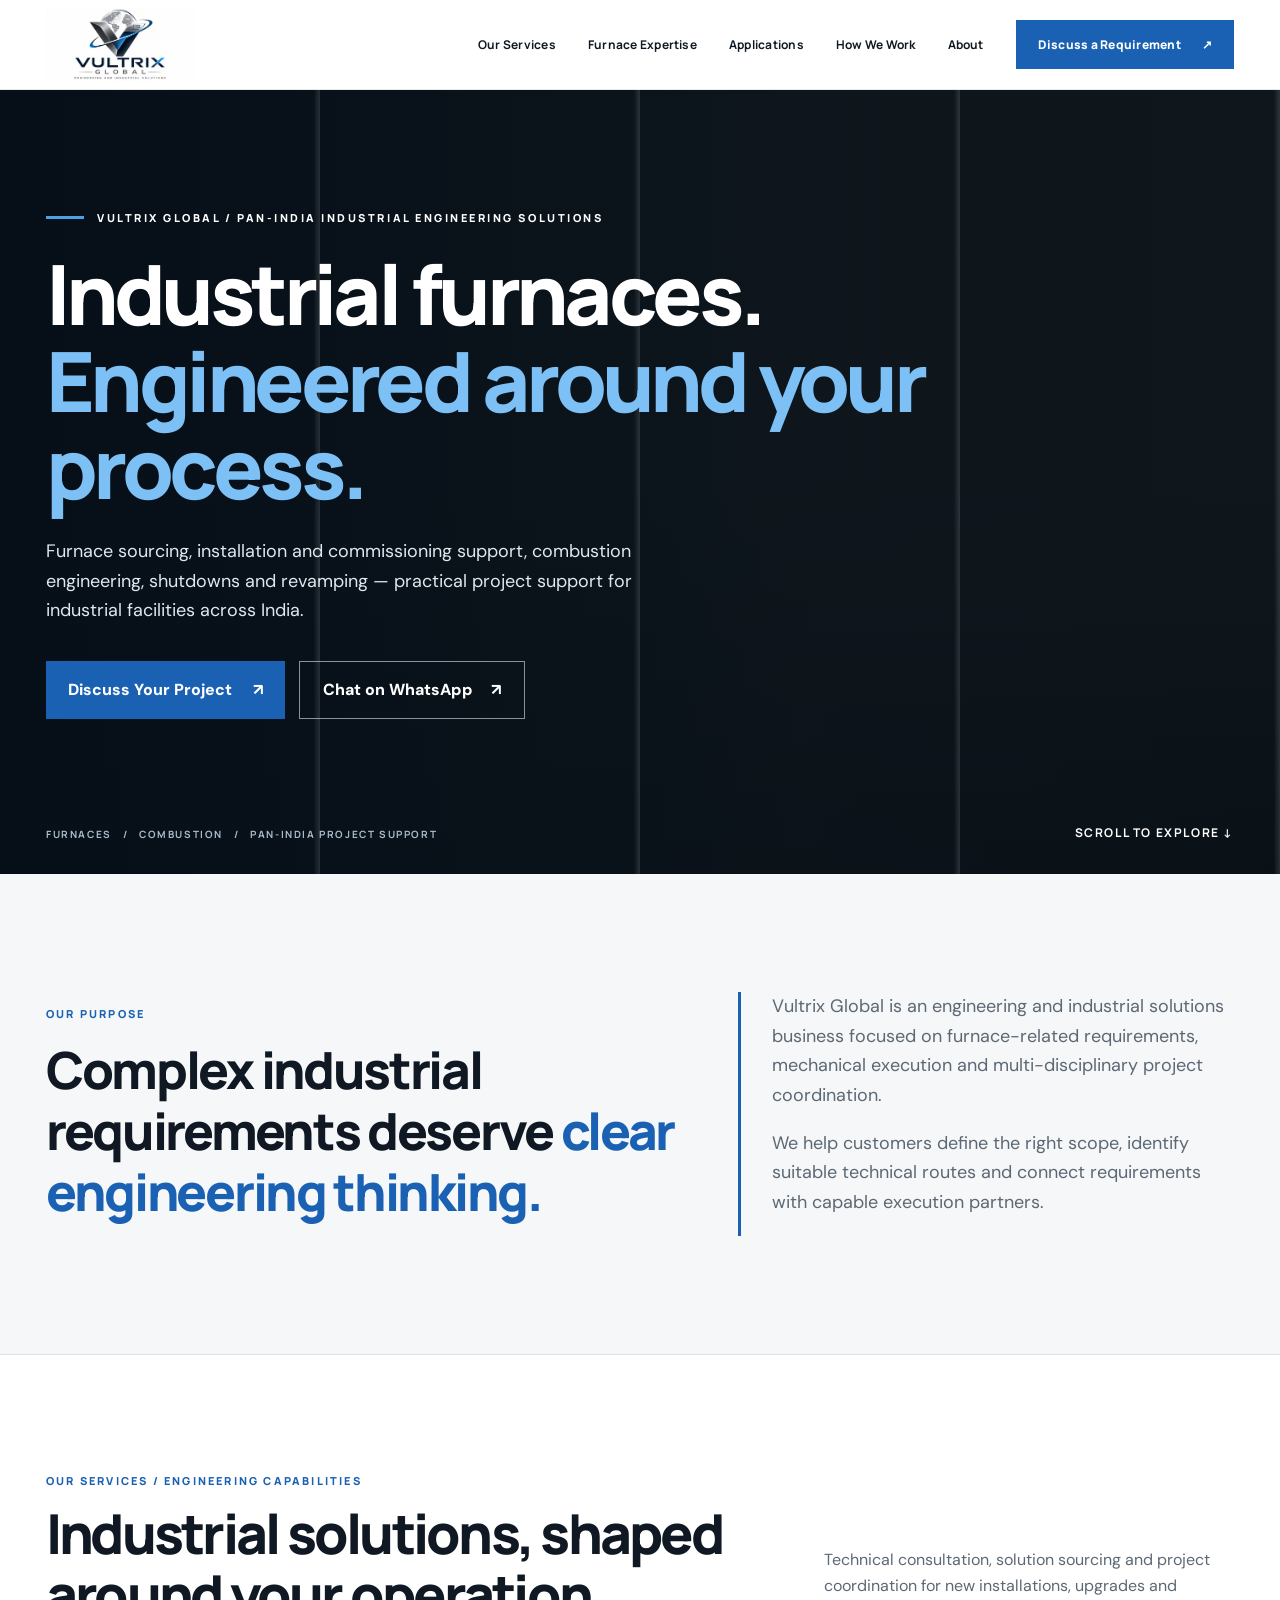
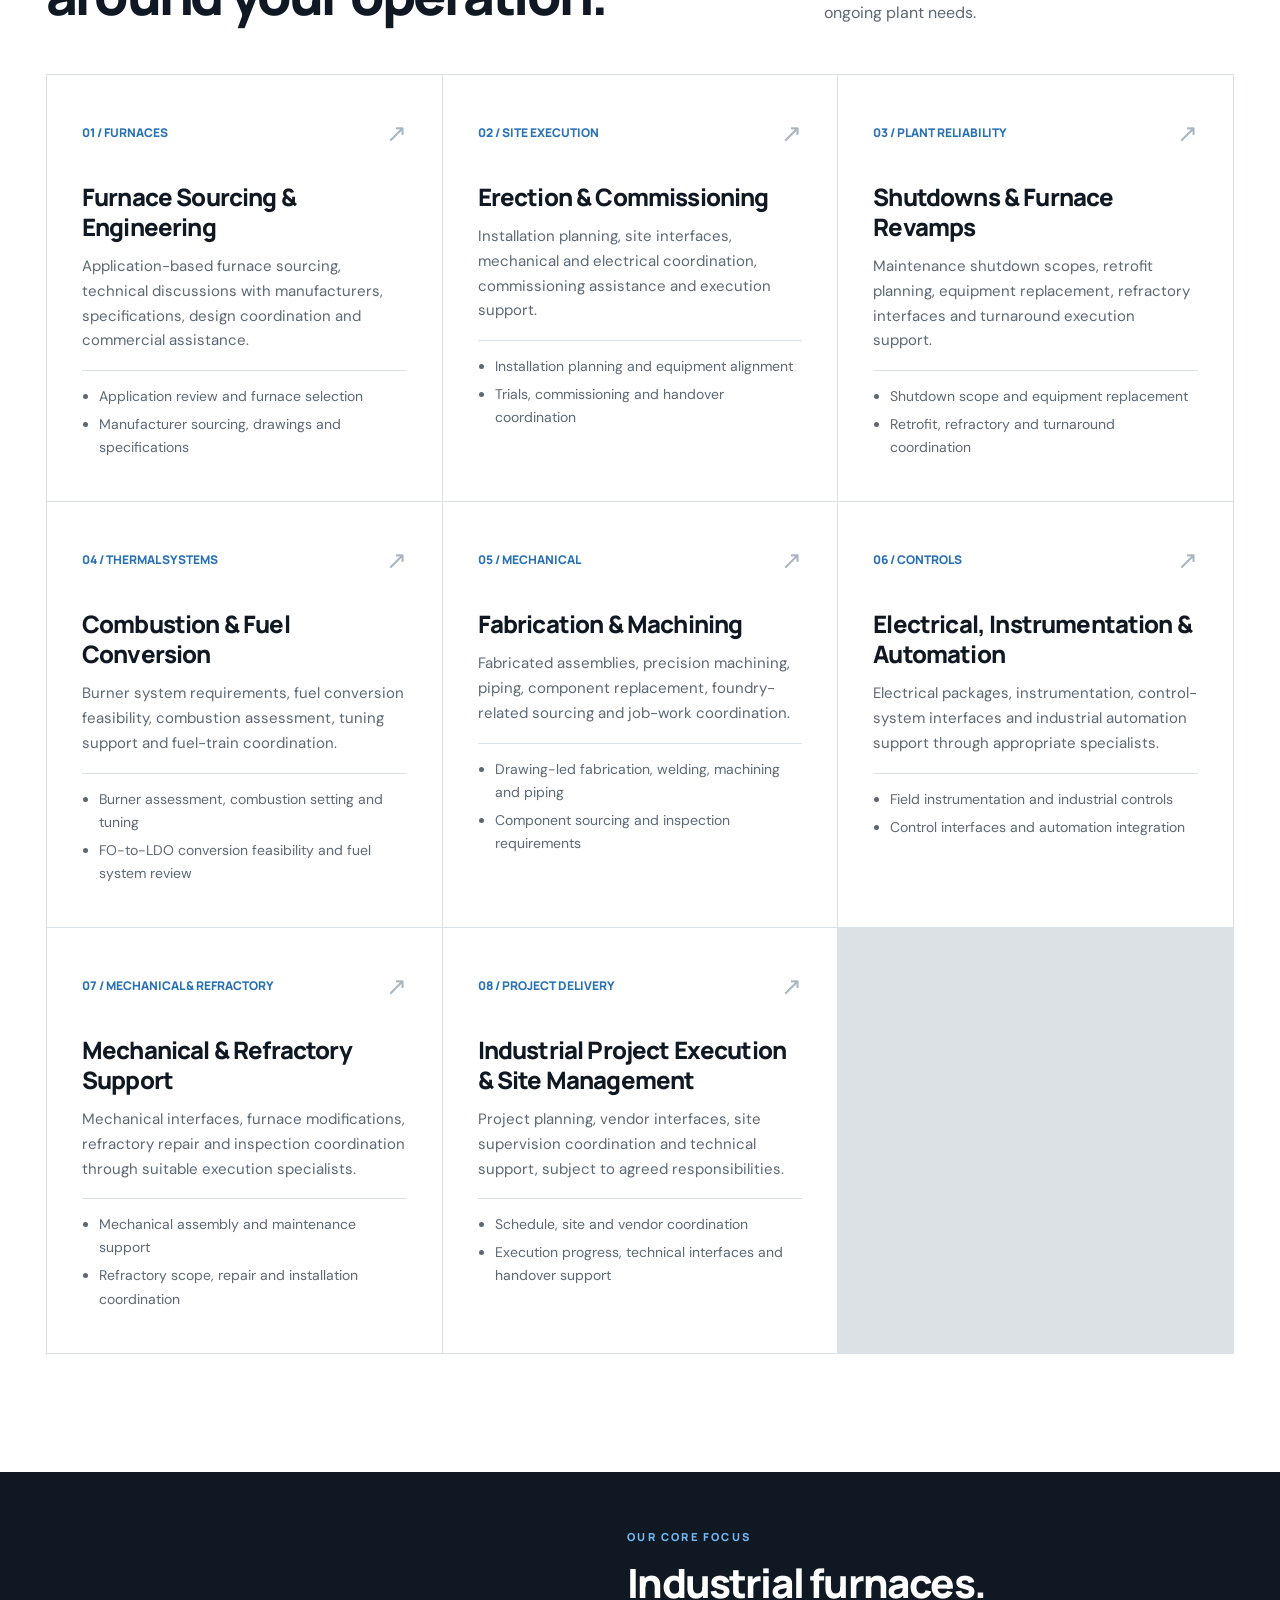
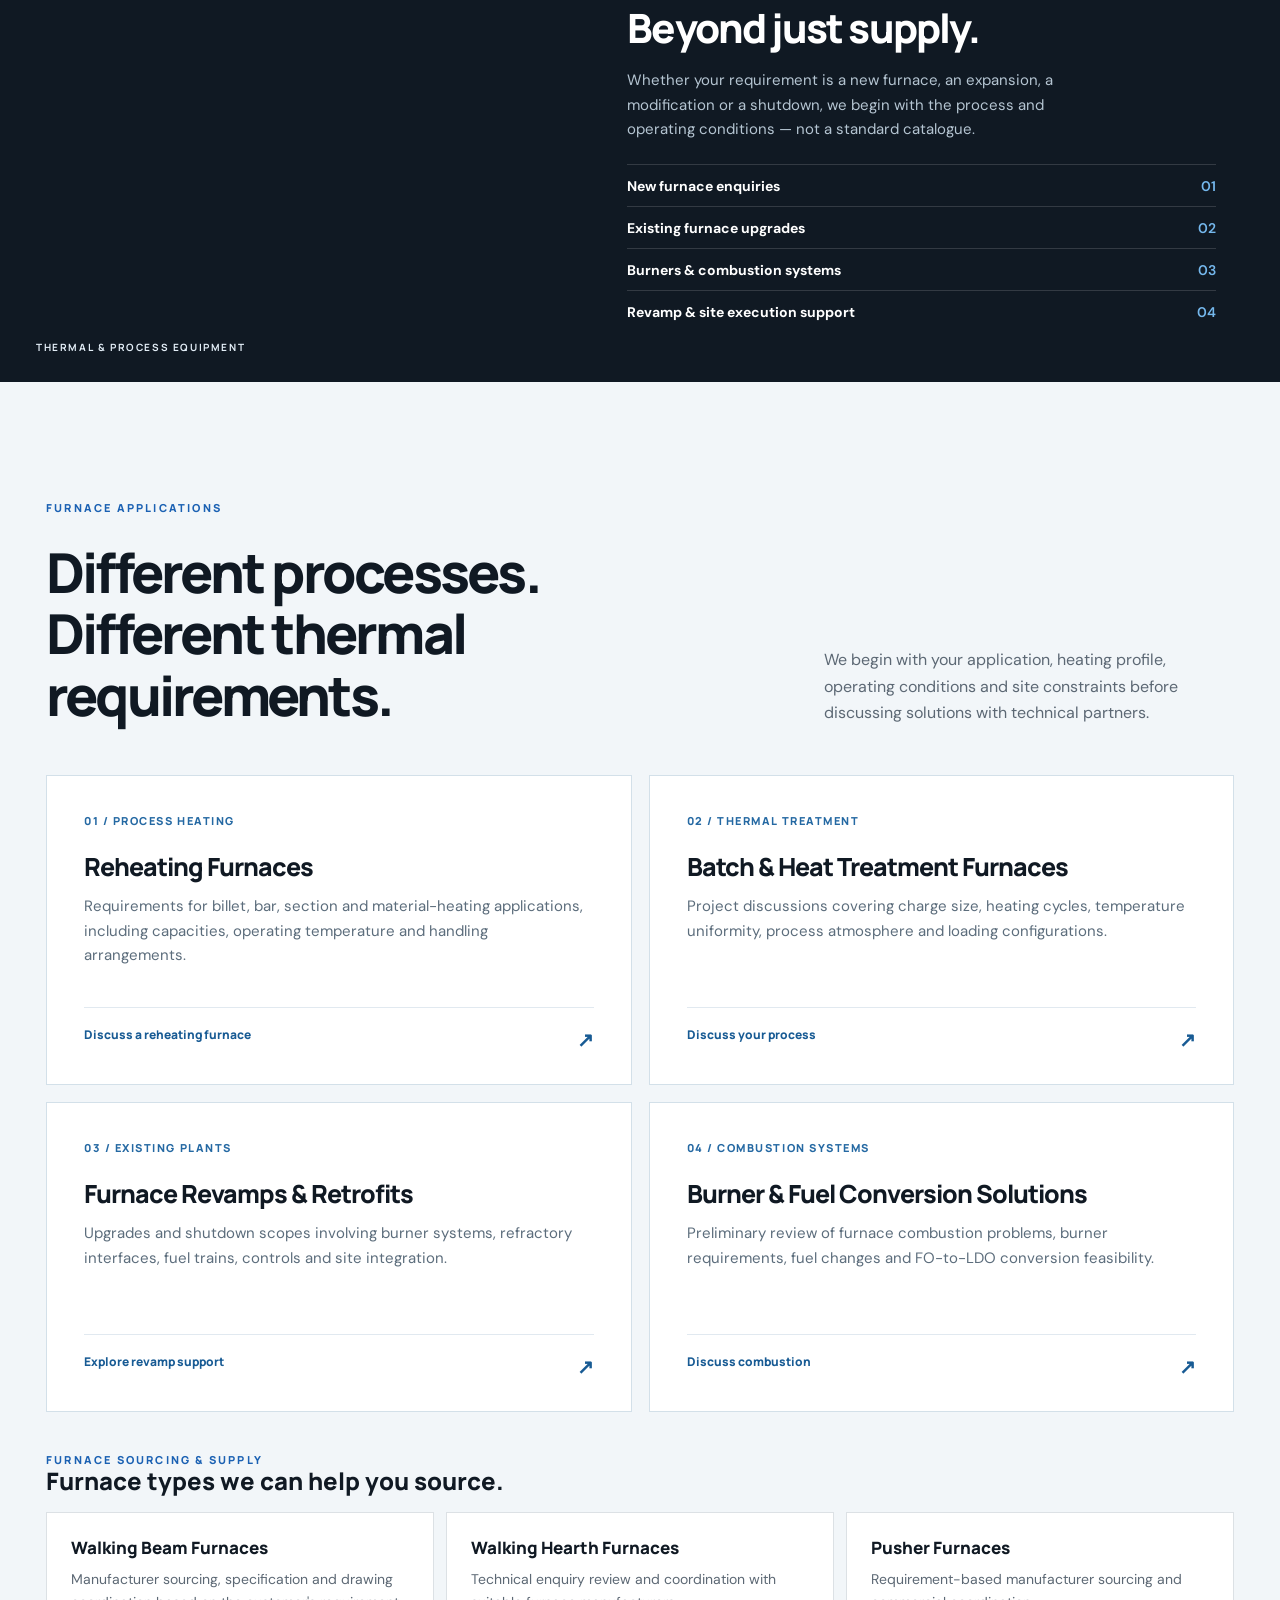
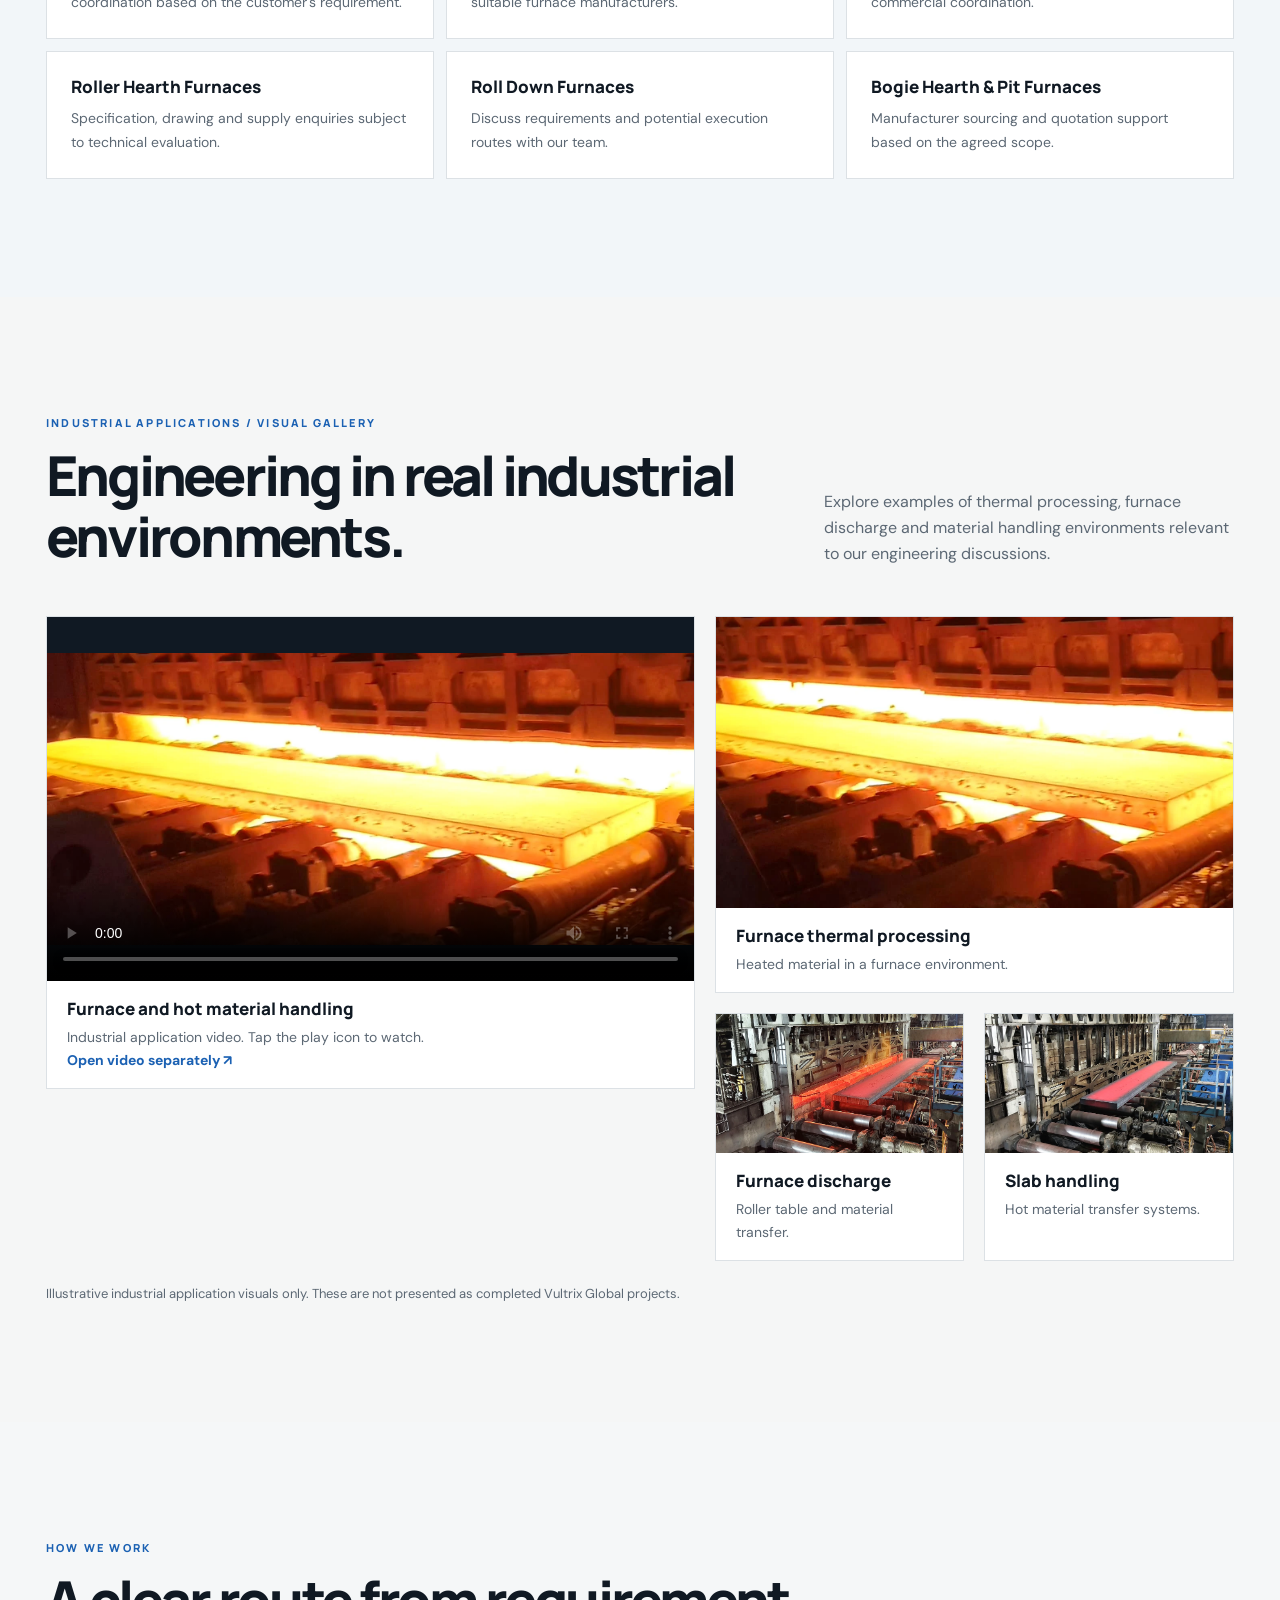
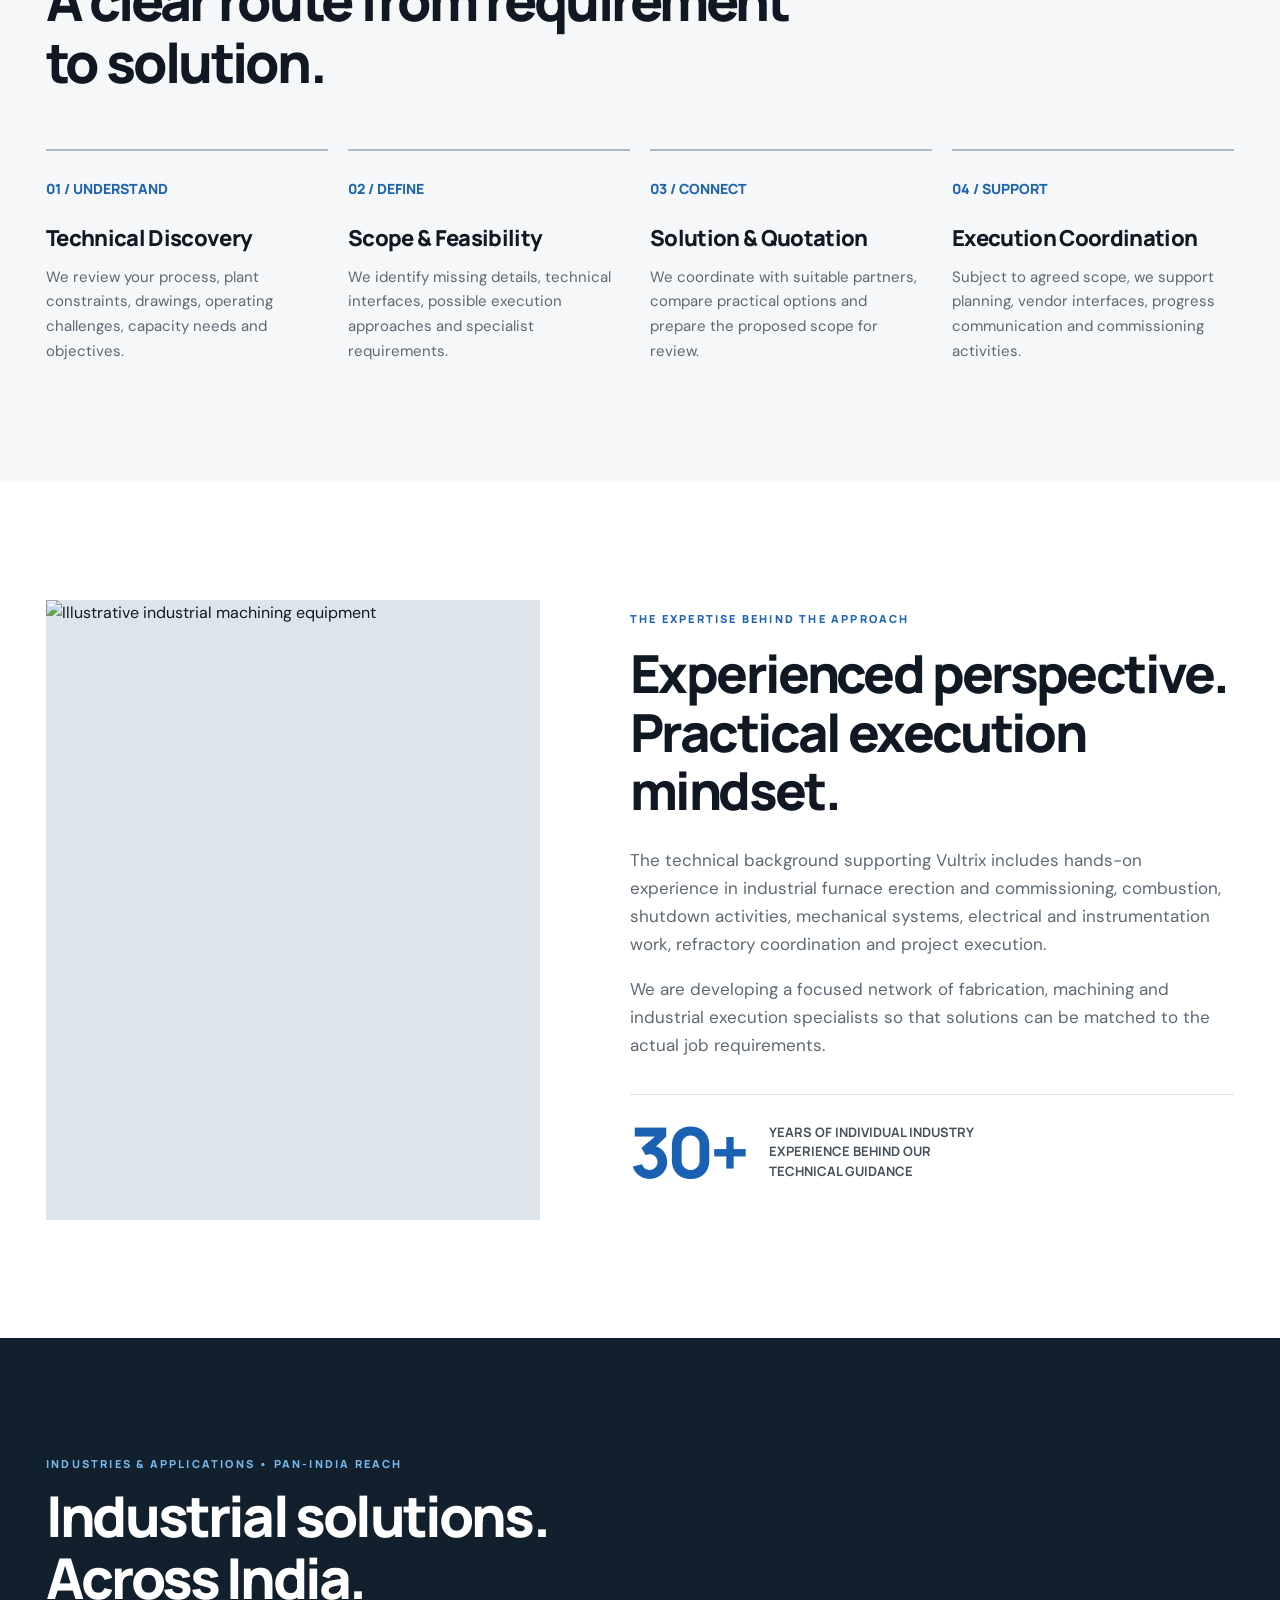
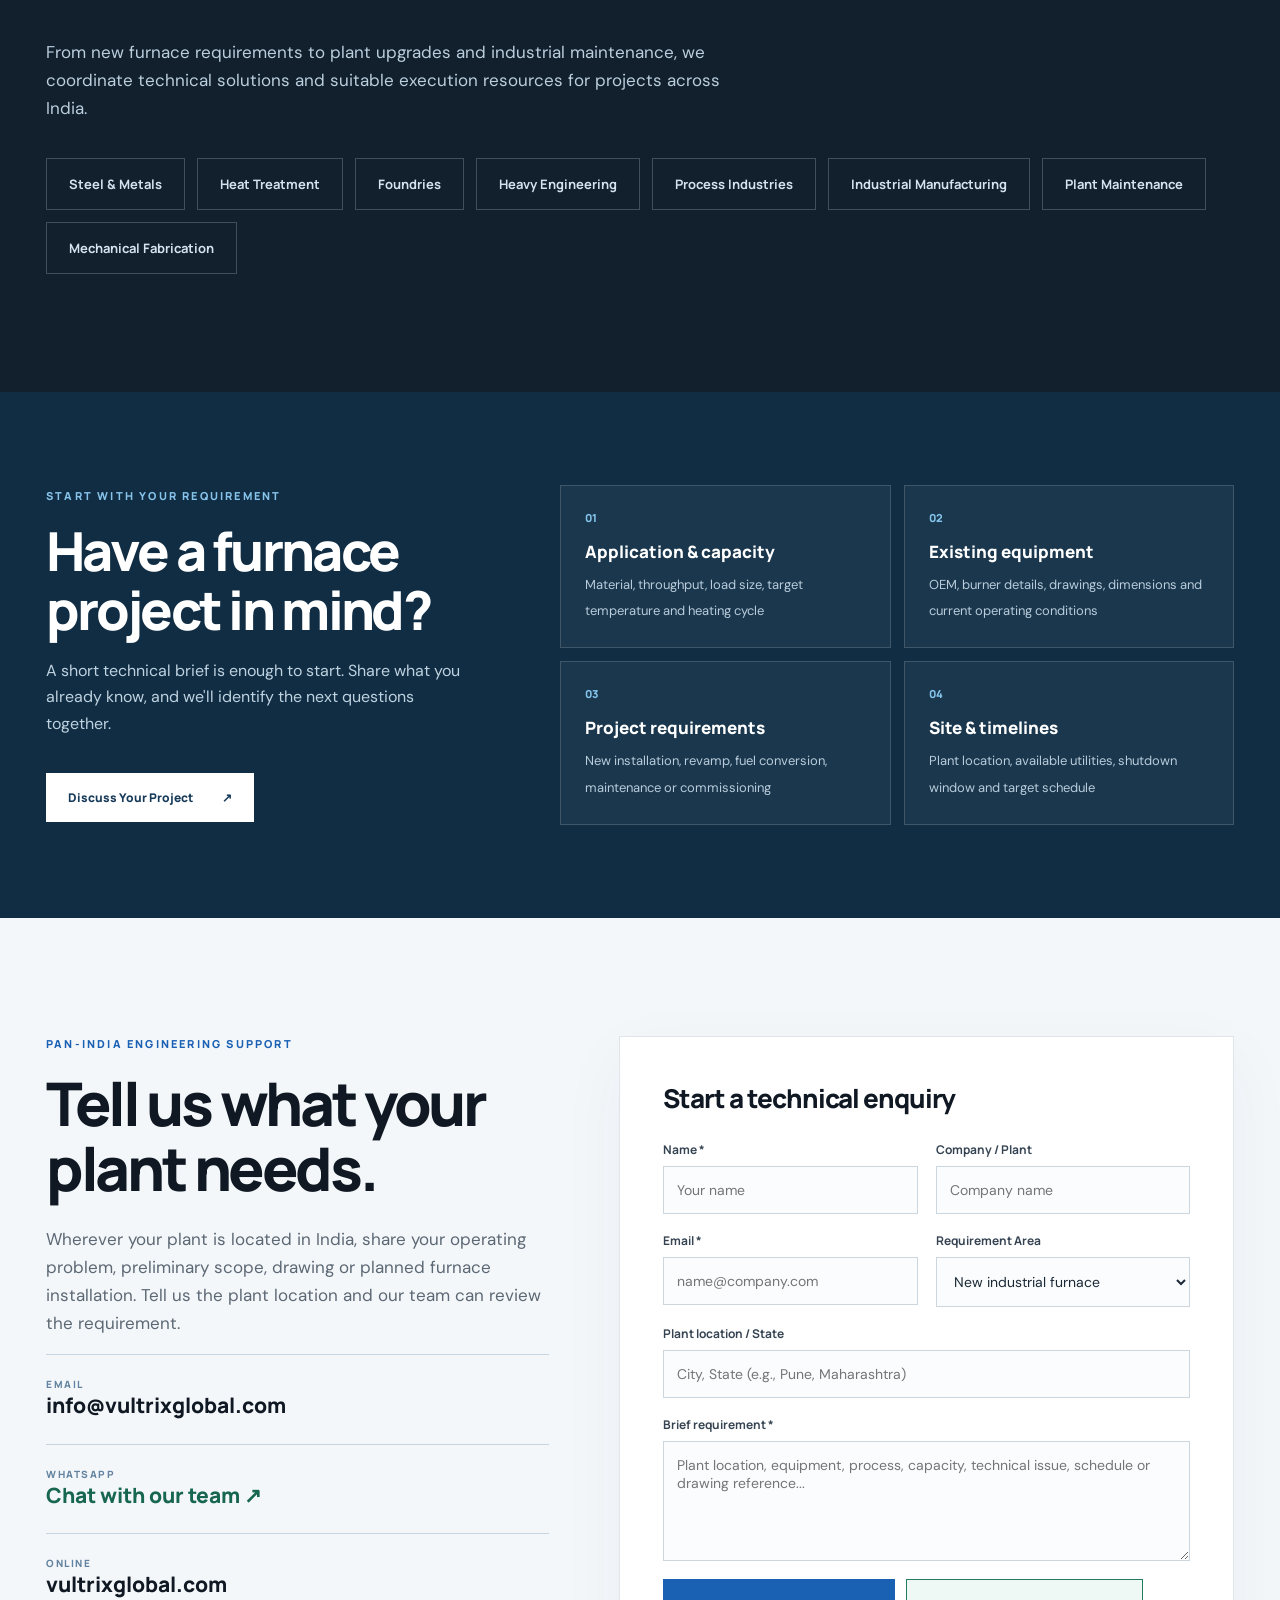
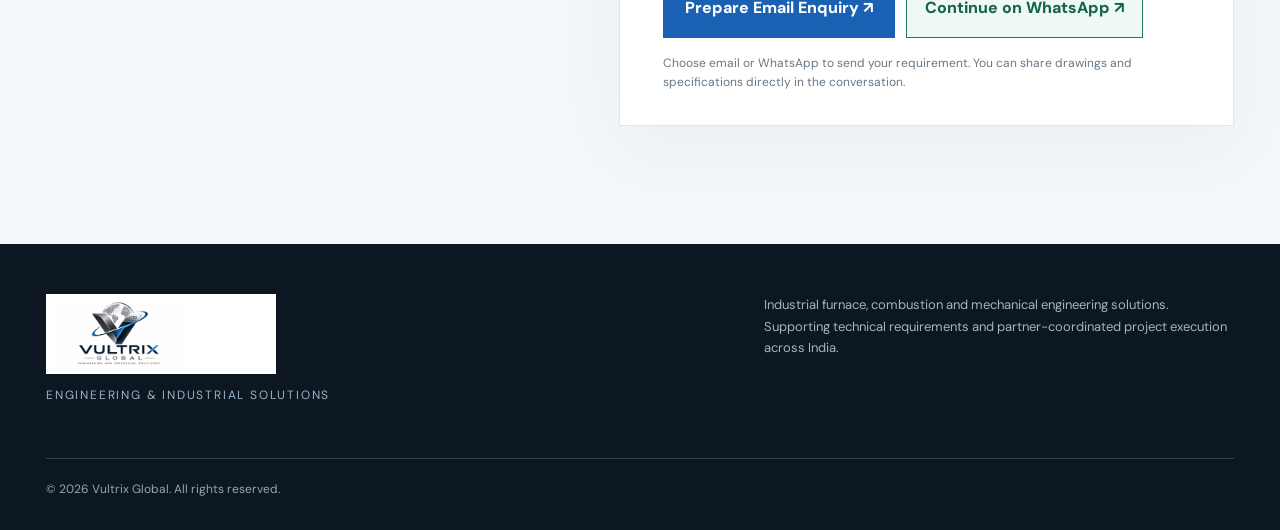
==== commit 92d67100: "Fix mobile video playback with native MP4 source and backup" ====
--- a/afternoon-preview.html
+++ b/afternoon-preview.html
@@ -240,7 +240,7 @@
 <section class="section media-section" id="industrial-media"><div class="inner">
 <div class="section-head"><div><div class="section-kicker">INDUSTRIAL APPLICATIONS / VISUAL GALLERY</div><h2>Engineering in real industrial environments.</h2></div><p>Explore examples of thermal processing, furnace discharge and material handling environments relevant to our engineering discussions.</p></div>
 <div class="media-layout">
-<figure class="media-video"><video id="vg-application-video" controls playsinline preload="none" poster="afternoon-assets/furnace-poster.webp" aria-label="Illustrative furnace and material handling video"></video><figcaption><strong>Furnace and hot material handling</strong>Industrial application video.<br><button type="button" class="media-play" id="vg-load-video">Play application video ▶</button><div id="vg-video-status" role="status" aria-live="polite"></div></figcaption></figure>
+<figure class="media-video"><video id="vg-application-video" controls playsinline webkit-playsinline preload="metadata" poster="afternoon-assets/furnace-poster.webp" aria-label="Illustrative furnace and material handling video"><source src="afternoon-assets/furnace-application.mp4" type="video/mp4"><source src="https://raw.githubusercontent.com/Vultrix1on1/vultrix1on1.github.io/main/afternoon-assets/furnace-application.mp4" type="video/mp4">Your browser does not support embedded video.</video><figcaption><strong>Furnace and hot material handling</strong>Industrial application video. Tap the play icon to watch.<br><a href="afternoon-assets/furnace-application.mp4" target="_blank" rel="noopener" style="color:var(--blue);font-weight:700">Open video separately ↗</a><div id="vg-video-status" role="status" aria-live="polite"></div></figcaption></figure>
 <div class="media-stack">
 <figure class="media-photo"><img loading="lazy" src="afternoon-assets/furnace-poster.webp" alt="Heated steel slab in an industrial furnace"><figcaption><strong>Furnace thermal processing</strong>Heated material in a furnace environment.</figcaption></figure>
 <figure class="media-photo"><img loading="lazy" src="afternoon-assets/furnace-discharge.webp" alt="Furnace discharge and roller table"><figcaption><strong>Furnace discharge</strong>Roller table and material transfer.</figcaption></figure>
@@ -329,18 +329,17 @@
 </script>
 <script>
 (function(){
-const v=document.getElementById('vg-application-video'),btn=document.getElementById('vg-load-video'),status=document.getElementById('vg-video-status');let loading=false,loaded=false;
-btn.addEventListener('click',async function(){
- if(loading)return;
- if(loaded){v.play().catch(()=>{status.textContent='Use the video player controls to start playback.';});return;}
- loading=true;btn.disabled=true;status.textContent='Loading video…';
- try{
- const paths=Array.from({length:14},(_,i)=>'afternoon-assets/furnace-video-'+String(i).padStart(2,'0')+'.bin');
- const parts=await Promise.all(paths.map(async p=>{const r=await fetch(p);if(!r.ok)throw new Error('Video unavailable');return r.arrayBuffer();}));
- v.src=URL.createObjectURL(new Blob(parts,{type:'video/mp4'}));loaded=true;status.textContent='';btn.textContent='Play application video ▶';
- try{await v.play();}catch(e){status.textContent='Video loaded. Tap the player’s play button.';}
- }catch(e){status.textContent='Could not load the video. Please try again.';btn.textContent='Retry video';}
- finally{loading=false;btn.disabled=false;}
-});
+ const v=document.getElementById('vg-application-video'),status=document.getElementById('vg-video-status');
+ let fallback=false;
+ v.addEventListener('error',async function(){
+  if(fallback){status.textContent='Video could not be loaded. Try opening it separately.';return;}
+  fallback=true;status.textContent='Loading backup video…';
+  try{
+   const paths=Array.from({length:14},(_,i)=>'afternoon-assets/furnace-video-'+String(i).padStart(2,'0')+'.bin');
+   const parts=await Promise.all(paths.map(async p=>{let r=await fetch(p);if(!r.ok)throw Error('Missing asset');return r.arrayBuffer();}));
+   if(parts.reduce((n,x)=>n+x.byteLength,0)!==7965866)throw Error('Incomplete video');
+   v.src=URL.createObjectURL(new Blob(parts,{type:'video/mp4'}));v.load();status.textContent='Video ready. Tap play.';
+  }catch(e){status.textContent='Video could not be loaded. Try opening it separately.';}
+ });
 })();
 </script></body></html>
